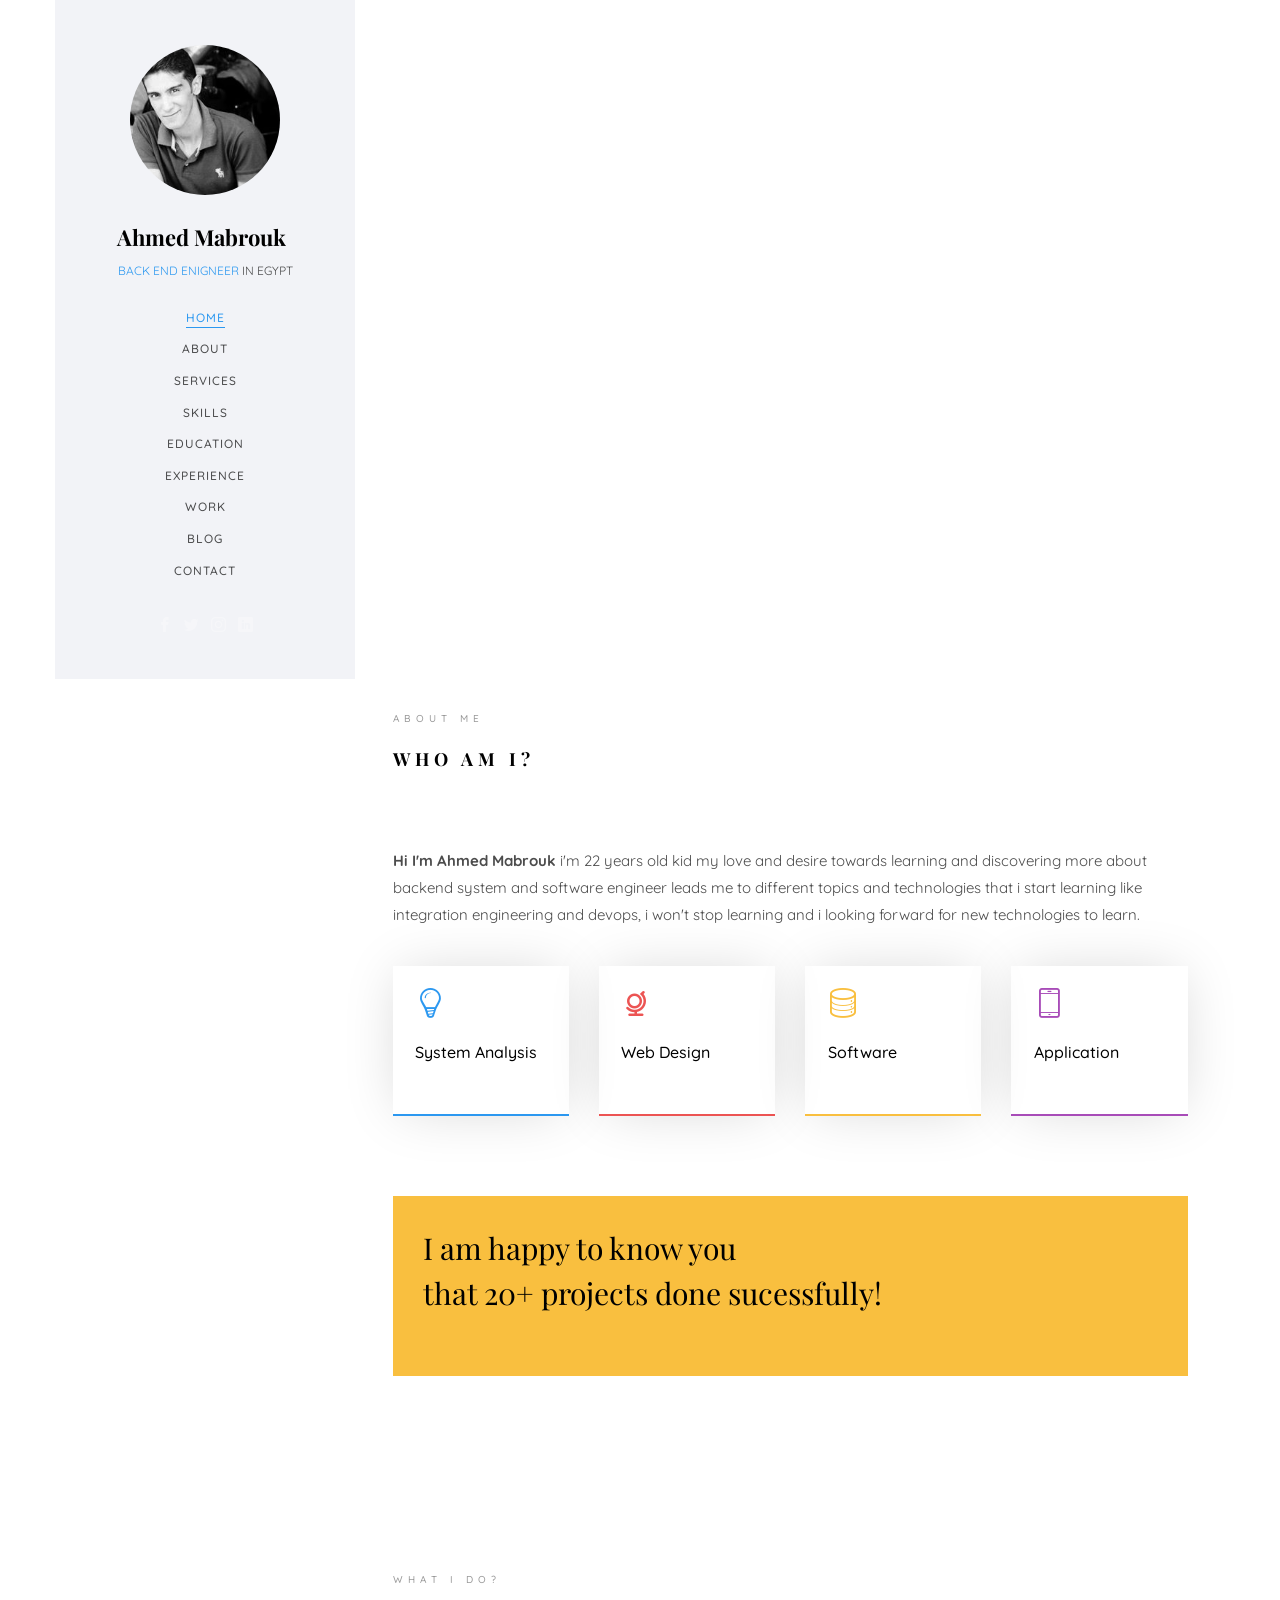
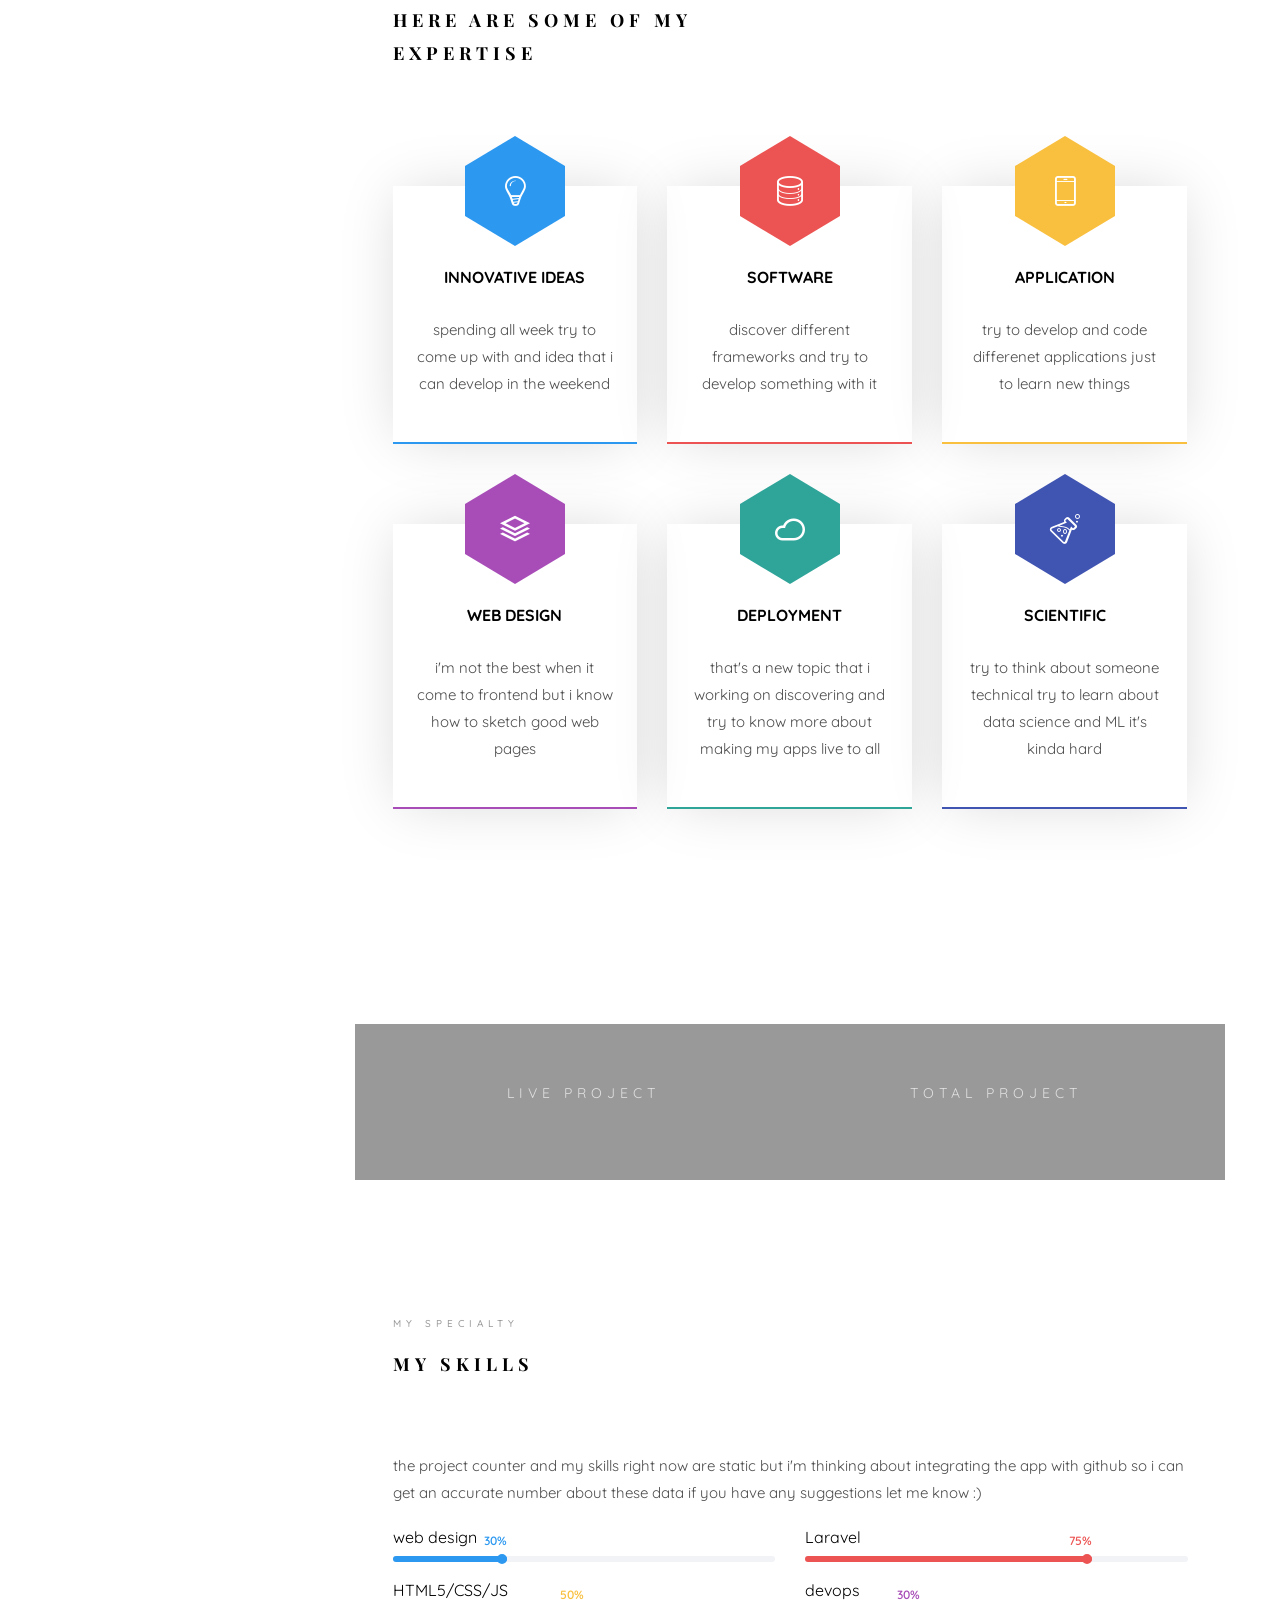
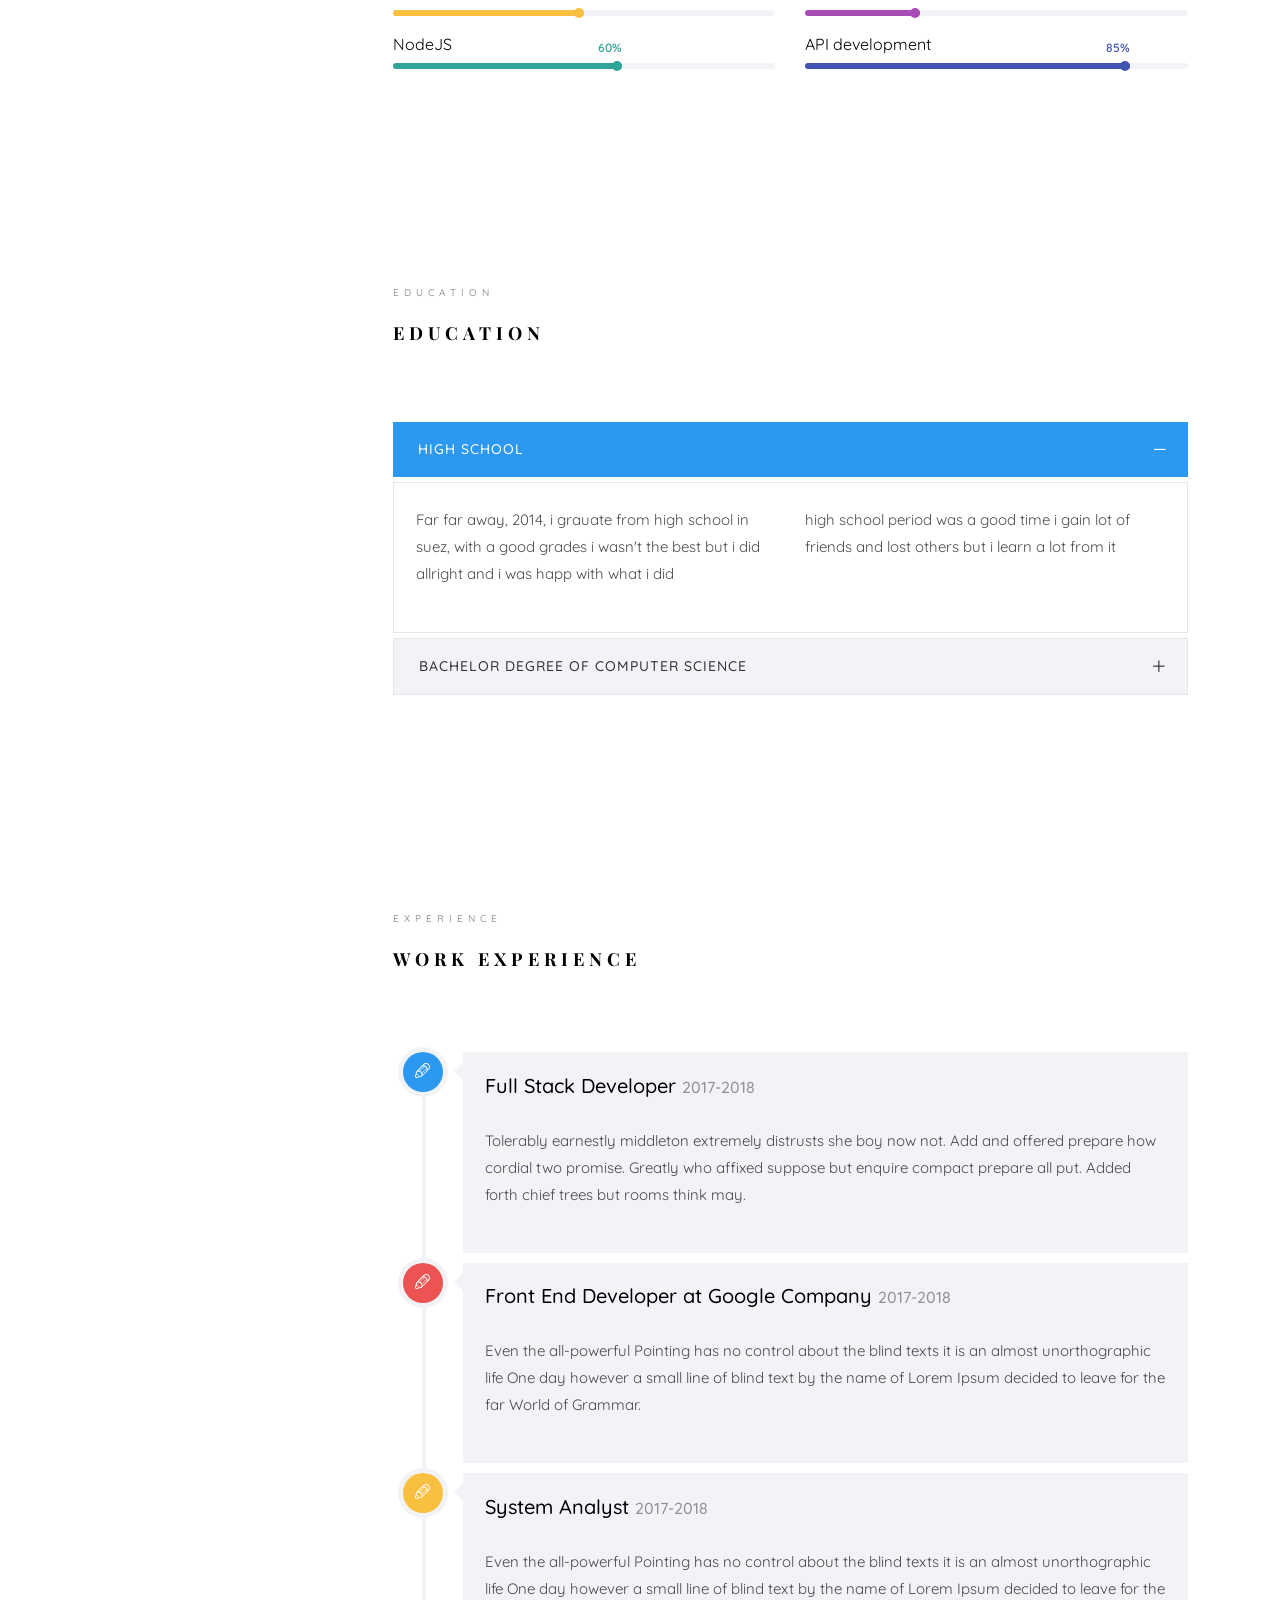
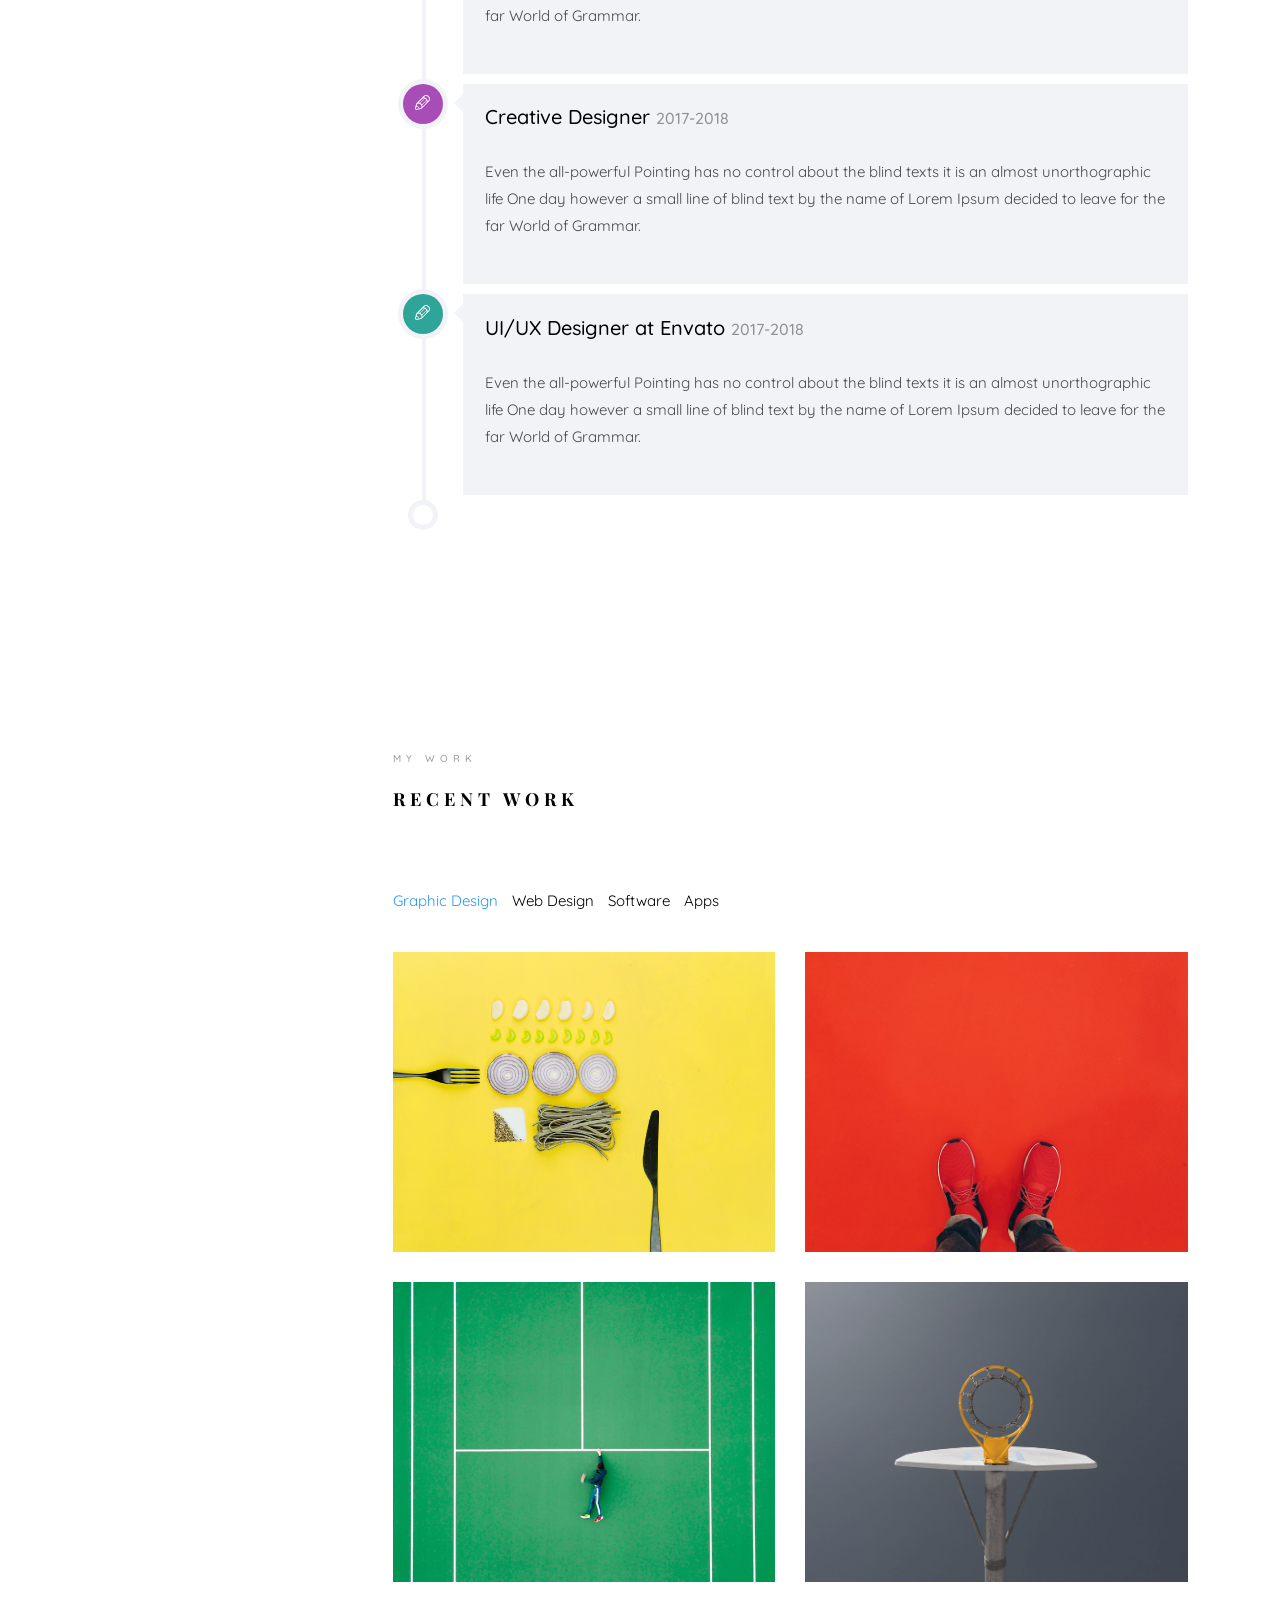
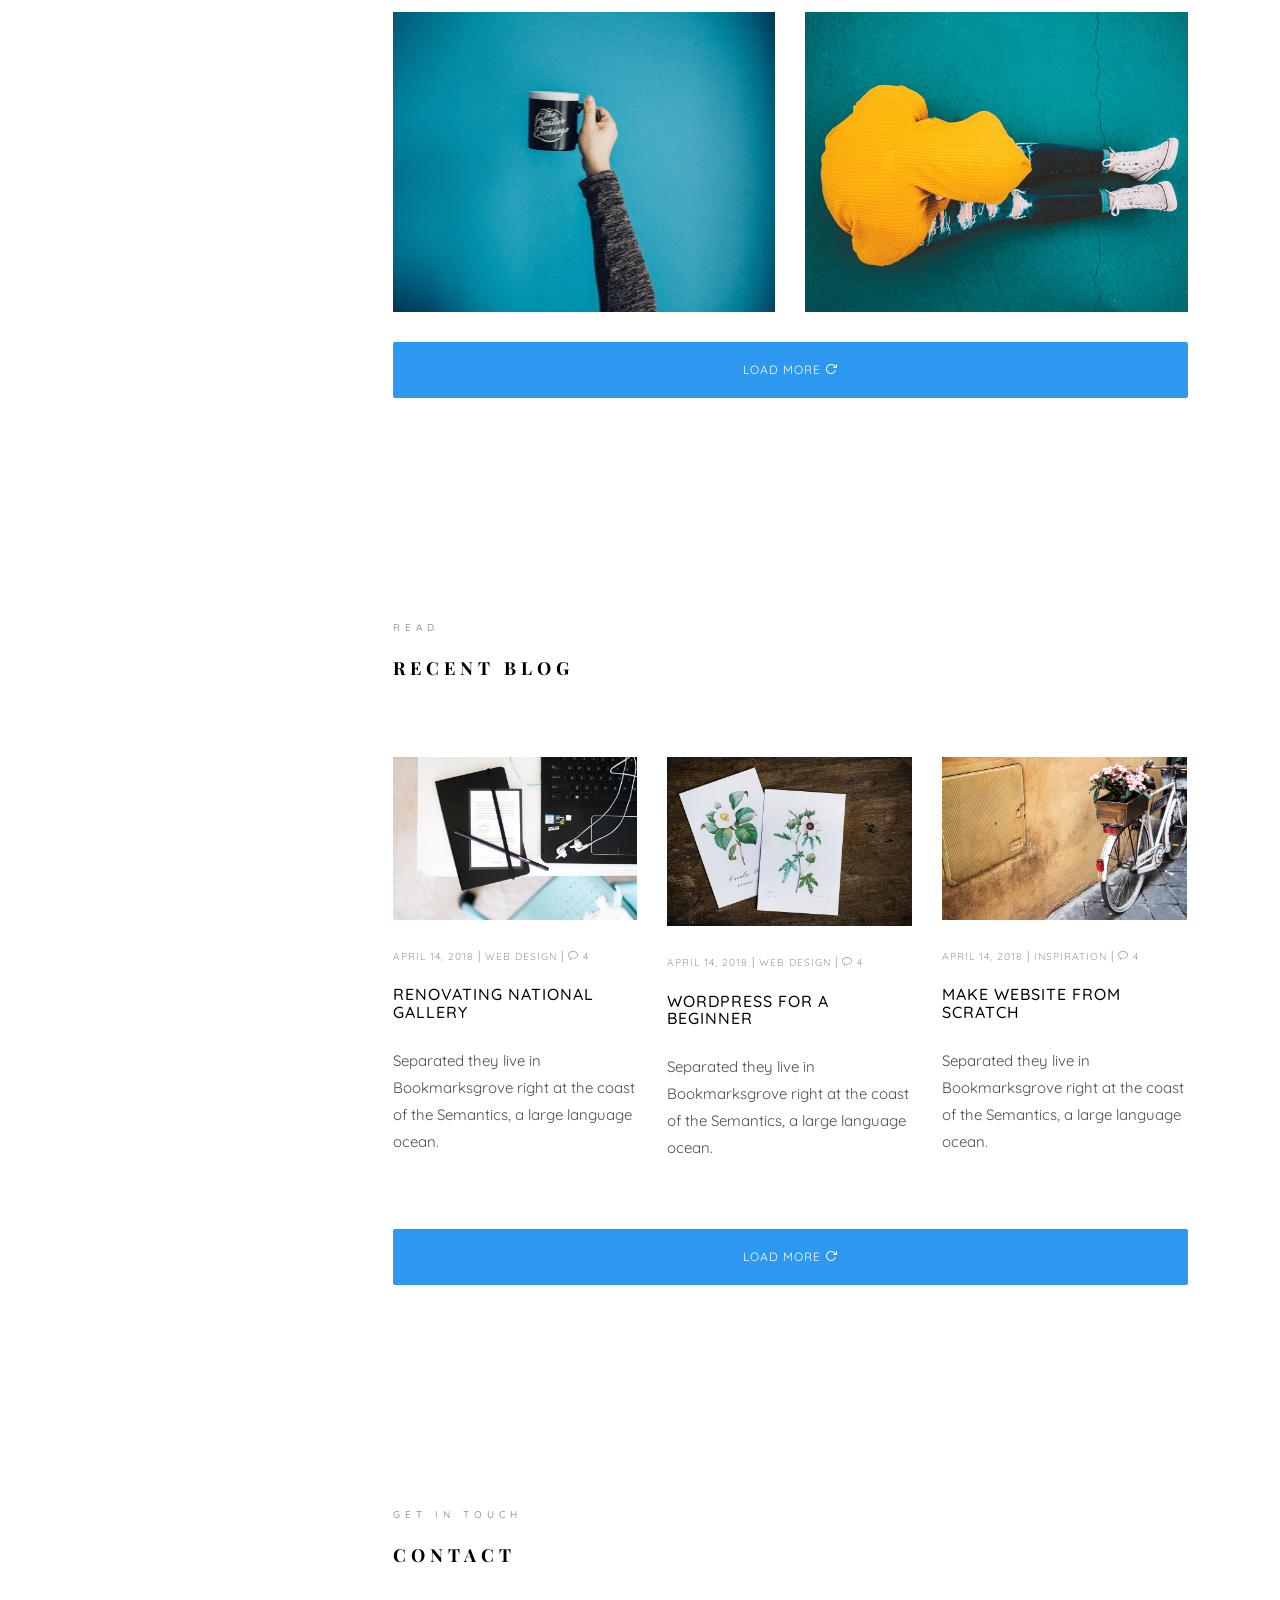
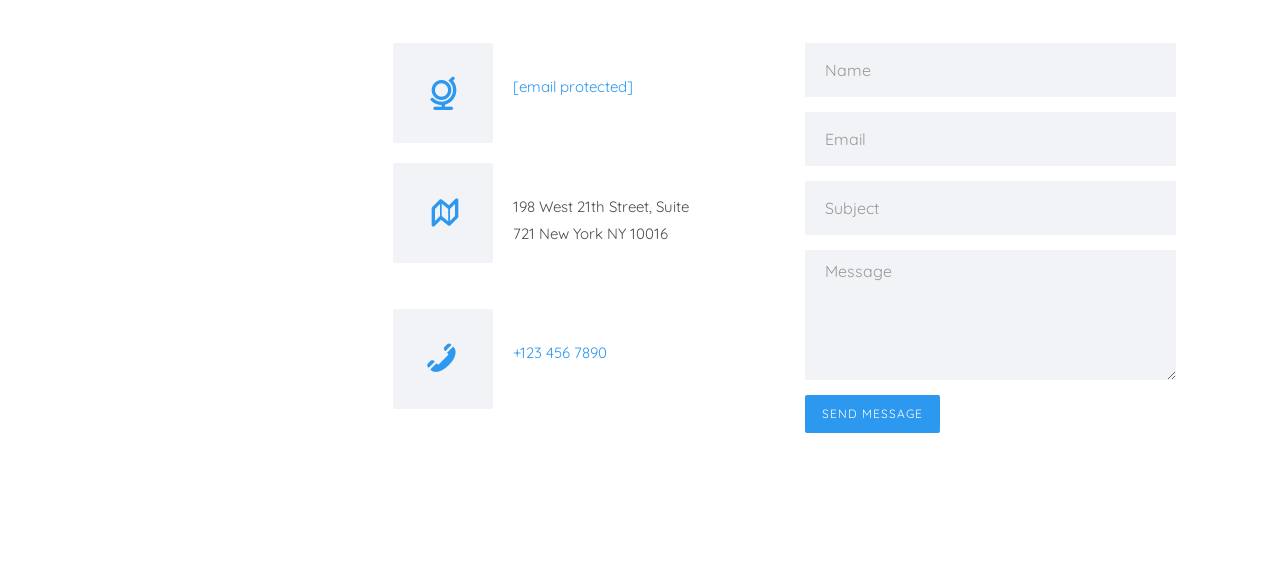
==== index.html @ 88d0b06d "first commit" ====
<!DOCTYPE HTML>
<html>
	
<head>
	<meta charset="utf-8">
	<meta http-equiv="X-UA-Compatible" content="IE=edge">
	<title>Jackson Template</title>
	<meta name="viewport" content="width=device-width, initial-scale=1">
	<meta name="description" content="" />
	<meta name="keywords" content="" />
	<meta name="author" content="" />

  <!-- Facebook and Twitter integration -->
	<meta property="og:title" content=""/>
	<meta property="og:image" content=""/>
	<meta property="og:url" content=""/>
	<meta property="og:site_name" content=""/>
	<meta property="og:description" content=""/>
	<meta name="twitter:title" content="" />
	<meta name="twitter:image" content="" />
	<meta name="twitter:url" content="" />
	<meta name="twitter:card" content="" />

	<!-- Place favicon.ico and apple-touch-icon.png in the root directory -->
	<link rel="shortcut icon" href="favicon.html">

	<link href="https://fonts.googleapis.com/css?family=Quicksand:300,400,500,700" rel="stylesheet">
	<link href="https://fonts.googleapis.com/css?family=Playfair+Display:400,400i,700" rel="stylesheet">
	
	<!-- Animate.css -->
	<link rel="stylesheet" href="css/animate.css">
	<!-- Icomoon Icon Fonts-->
	<link rel="stylesheet" href="css/icomoon.css">
	<!-- Bootstrap  -->
	<link rel="stylesheet" href="css/bootstrap.css">
	<!-- Flexslider  -->
	<link rel="stylesheet" href="css/flexslider.css">
	<!-- Flaticons  -->
	<link rel="stylesheet" href="fonts/flaticon/font/flaticon.html">
	<!-- Owl Carousel -->
	<link rel="stylesheet" href="css/owl.carousel.min.css">
	<link rel="stylesheet" href="css/owl.theme.default.min.css">
	<!-- Theme style  -->
	<link rel="stylesheet" href="css/style.css">

	<!-- Modernizr JS -->
	<script src="js/modernizr-2.6.2.min.js" type="59f21ab3e5318efab4cd8c40-text/javascript"></script>
	<!-- FOR IE9 below -->
	<!--[if lt IE 9]>
	<script src="js/respond.min.js"></script>
	<![endif]-->

	</head>
	<body>
	<div id="colorlib-page">
		<div class="container-wrap">
		<a href="#" class="js-colorlib-nav-toggle colorlib-nav-toggle" data-toggle="collapse" data-target="#navbar" aria-expanded="false" aria-controls="navbar"><i></i></a>
		<aside id="colorlib-aside" role="complementary" class="border js-fullheight">
			<div class="text-center">
				<div class="author-img" style="background-image: url(images/about.jpg);"></div>
				<h1 id="colorlib-logo"><a href="index-2.html">Ahmed Mabrouk</a></h1>
				<span class="position"><a href="#">Back End Enigneer</a> in Egypt</span>
			</div>
			<nav id="colorlib-main-menu" role="navigation" class="navbar">
				<div id="navbar" class="collapse">
					<ul>
						<li class="active"><a href="#" data-nav-section="home">Home</a></li>
						<li><a href="#" data-nav-section="about">About</a></li>
						<li><a href="#" data-nav-section="services">Services</a></li>
						<li><a href="#" data-nav-section="skills">Skills</a></li>
						<li><a href="#" data-nav-section="education">Education</a></li>
						<li><a href="#" data-nav-section="experience">Experience</a></li>
						<li><a href="#" data-nav-section="work">Work</a></li>
						<li><a href="#" data-nav-section="blog">Blog</a></li>
						<li><a href="#" data-nav-section="contact">Contact</a></li>
					</ul>
				</div>
			</nav>

			<div class="colorlib-footer">
				<ul>
					<li><a href="#"><i class="icon-facebook2"></i></a></li>
					<li><a href="#"><i class="icon-twitter2"></i></a></li>
					<li><a href="#"><i class="icon-instagram"></i></a></li>
					<li><a href="#"><i class="icon-linkedin2"></i></a></li>
				</ul>
			</div>

		</aside>

		<div id="colorlib-main">
			<section id="colorlib-hero" class="js-fullheight" data-section="home">
				<div class="flexslider js-fullheight">
					<ul class="slides">
				   	<li style="background-image: url(images/img_bg_1.jpg);">
				   		<div class="overlay"></div>
				   		<div class="container-fluid">
				   			<div class="row">
					   			<div class="col-md-6 col-md-offset-3 col-md-pull-3 col-sm-12 col-xs-12 js-fullheight slider-text">
					   				<div class="slider-text-inner js-fullheight">
					   					<div class="desc">
						   					<h1>Hi! <br>I'm Ahmed</h1>
												<p><a class="btn btn-primary btn-learn">Download CV <i class="icon-download4"></i></a></p>
											</div>
					   				</div>
					   			</div>
					   		</div>
				   		</div>
				   	</li>
				   	<li style="background-image: url(images/img_bg_2.jpg);">
				   		<div class="overlay"></div>
				   		<div class="container-fluid">
				   			<div class="row">
					   			<div class="col-md-6 col-md-offset-3 col-md-pull-3 col-sm-12 col-xs-12 js-fullheight slider-text">
					   				<div class="slider-text-inner">
					   					<div class="desc">
						   					<h1>I am <br>a Backend developer</h1>
												<p><a class="btn btn-primary btn-learn">View Portfolio <i class="icon-briefcase3"></i></a></p>
											</div>
					   				</div>
					   			</div>
					   		</div>
				   		</div>
				   	</li>
				  	</ul>
			  	</div>
			</section>

			<section class="colorlib-about" data-section="about">
				<div class="colorlib-narrow-content">
					<div class="row">
						<div class="col-md-12">
							<div class="row row-bottom-padded-sm animate-box" data-animate-effect="fadeInLeft">
								<div class="col-md-12">
									<div class="about-desc">
										<span class="heading-meta">About ME</span>
										<h2 class="colorlib-heading">Who Am I?</h2>
										<p><strong>Hi I'm Ahmed Mabrouk</strong> i'm 22 years old kid my love and desire towards learning and discovering more about backend
											system and software engineer leads me to different topics and technologies that i start learning like integration engineering and devops,
											i won't stop learning and i looking forward for new technologies to learn. </p>
									</div>
								</div>
							</div>
							<div class="row">
								<div class="col-md-3 animate-box" data-animate-effect="fadeInLeft">
									<div class="services color-1">
										<span class="icon2"><i class="icon-bulb"></i></span>
										<h3>System Analysis</h3>
									</div>
								</div>
								<div class="col-md-3 animate-box" data-animate-effect="fadeInRight">
									<div class="services color-2">
										<span class="icon2"><i class="icon-globe-outline"></i></span>
										<h3>Web Design</h3>
									</div>
								</div>
								<div class="col-md-3 animate-box" data-animate-effect="fadeInTop">
									<div class="services color-3">
										<span class="icon2"><i class="icon-data"></i></span>
										<h3>Software</h3>
									</div>
								</div>
								<div class="col-md-3 animate-box" data-animate-effect="fadeInBottom">
									<div class="services color-4">
										<span class="icon2"><i class="icon-phone3"></i></span>
										<h3>Application</h3>
									</div>
								</div>
							</div>
							<div class="row">
								<div class="col-md-12 animate-box" data-animate-effect="fadeInLeft">
									<div class="hire">
										<h2>I am happy to know you <br>that 20+ projects done sucessfully!</h2>
									</div>
								</div>
							</div>
						</div>
					</div>
				</div>
			</section>


			
			<section class="colorlib-services" data-section="services">
				<div class="colorlib-narrow-content">
					<div class="row">
						<div class="col-md-6 col-md-offset-3 col-md-pull-3 animate-box" data-animate-effect="fadeInLeft">
							<span class="heading-meta">What I do?</span>
							<h2 class="colorlib-heading">Here are some of my expertise</h2>
						</div>
					</div>
					<div class="row row-pt-md">
						<div class="col-md-4 text-center animate-box">
							<div class="services color-1">
								<span class="icon">
									<i class="icon-bulb"></i>
								</span>
								<div class="desc">
									<h3>Innovative Ideas</h3>
									<p>spending all week try to come up with and idea that i can develop in the weekend </p>
								</div>
							</div>
						</div>
						<div class="col-md-4 text-center animate-box">
							<div class="services color-2">
								<span class="icon">
									<i class="icon-data"></i>
								</span>
								<div class="desc">
									<h3>Software</h3>
									<p>discover different frameworks and try to develop something with it </p>
								</div>
							</div>
						</div>
						<div class="col-md-4 text-center animate-box">
							<div class="services color-3">
								<span class="icon">
									<i class="icon-phone3"></i>
								</span>
								<div class="desc">
									<h3>Application</h3>
									<p>try to develop and code differenet applications just to learn new things</p>
								</div>
							</div>
						</div>
						<div class="col-md-4 text-center animate-box">
							<div class="services color-4">
								<span class="icon">
									<i class="icon-layers2"></i>
								</span>
								<div class="desc">
									<h3>web Design</h3>
									<p>i'm not the best when it come to frontend but i know how to sketch good web pages</p>								</div>
							</div>
						</div>
						<div class="col-md-4 text-center animate-box">
							<div class="services color-5">
								<span class="icon">
									<i class="icon-cloud3"></i>
								</span>
								<div class="desc">
									<h3>deployment</h3>
									<p>that's a new topic that i working on discovering and try to know more about making my apps live to all </p>
								</div>
							</div>
						</div>
						<div class="col-md-4 text-center animate-box">
							<div class="services color-6">
								<span class="icon">
									<i class="icon-lab2"></i>
								</span>
								<div class="desc">
									<h3>scientific</h3>
									<p>try to think about someone technical try to learn about data science and ML it's kinda hard</p>
								</div>
							</div>
						</div>
					</div>
				</div>
			</section>
			
			<div id="colorlib-counter" class="colorlib-counters" style="background-image: url(images/cover_bg_1.jpg);" data-stellar-background-ratio="0.5">
				<div class="overlay"></div>
				<div class="colorlib-narrow-content">
					<div class="row">
					</div>
					<div class="row">
						<div class="col-md-6 text-center animate-box">
							<span class="colorlib-counter js-counter" data-from="0" data-to="5" data-speed="5000" data-refresh-interval="50"></span>
							<span class="colorlib-counter-label">Live Project</span>
						</div>
						<div class="col-md-6 text-center animate-box">
							<span class="colorlib-counter js-counter" data-from="0" data-to="22" data-speed="5000" data-refresh-interval="50"></span>
							<span class="colorlib-counter-label">Total Project</span>
						</div>
						<!-- <div class="col-md-3 text-center animate-box">
							<span class="colorlib-counter js-counter" data-from="0" data-to="30" data-speed="5000" data-refresh-interval="50"></span>
							<span class="colorlib-counter-label">Clients</span>
						</div>
						<div class="col-md-3 text-center animate-box">
							<span class="colorlib-counter js-counter" data-from="0" data-to="10" data-speed="5000" data-refresh-interval="50"></span>
							<span class="colorlib-counter-label">Partners</span>
						</div> -->
					</div>
				</div>
			</div>

			<section class="colorlib-skills" data-section="skills">
				<div class="colorlib-narrow-content">
					<div class="row">
						<div class="col-md-6 col-md-offset-3 col-md-pull-3 animate-box" data-animate-effect="fadeInLeft">
							<span class="heading-meta">My Specialty</span>
							<h2 class="colorlib-heading animate-box">My Skills</h2>
						</div>
					</div>
					<div class="row">
						<div class="col-md-12 animate-box" data-animate-effect="fadeInLeft">
							<p>the project counter and my skills right now are static but i'm thinking about integrating the app with github so i can get an accurate number about these data if you have any suggestions let me know :) </p>
						</div>
						<div class="col-md-6 animate-box" data-animate-effect="fadeInLeft">
							<div class="progress-wrap">
								<h3>web design</h3>
								<div class="progress">
								 	<div class="progress-bar color-1" role="progressbar" aria-valuenow="30"
								  	aria-valuemin="0" aria-valuemax="100" style="width:30%">
								    <span>30%</span>
								  	</div>
								</div>
							</div>
						</div>
						<div class="col-md-6 animate-box" data-animate-effect="fadeInRight">
							<div class="progress-wrap">
								<h3>Laravel</h3>
								<div class="progress">
								 	<div class="progress-bar color-2" role="progressbar" aria-valuenow="75"
								  	aria-valuemin="0" aria-valuemax="100" style="width:75%">
								    <span>75%</span>
								  	</div>
								</div>
							</div>
						</div>
						<div class="col-md-6 animate-box" data-animate-effect="fadeInLeft">
							<div class="progress-wrap">
								<h3>HTML5/CSS/JS</h3>
								<div class="progress">
								 	<div class="progress-bar color-3" role="progressbar" aria-valuenow="50"
								  	aria-valuemin="0" aria-valuemax="100" style="width:50%">
								    <span>50%</span>
								  	</div>
								</div>
							</div>
						</div>
						<div class="col-md-6 animate-box" data-animate-effect="fadeInRight">
							<div class="progress-wrap">
								<h3>devops</h3>
								<div class="progress">
								 	<div class="progress-bar color-4" role="progressbar" aria-valuenow="30"
								  	aria-valuemin="0" aria-valuemax="100" style="width:30%">
								    <span>30%</span>
								  	</div>
								</div>
							</div>
						</div>
						<div class="col-md-6 animate-box" data-animate-effect="fadeInLeft">
							<div class="progress-wrap">
								<h3>NodeJS</h3>
								<div class="progress">
								 	<div class="progress-bar color-5" role="progressbar" aria-valuenow="60"
								  	aria-valuemin="0" aria-valuemax="100" style="width:60%">
								    <span>60%</span>
								  	</div>
								</div>
							</div>
						</div>
						<div class="col-md-6 animate-box" data-animate-effect="fadeInRight">
							<div class="progress-wrap">
								<h3>API development</h3>
								<div class="progress">
								 	<div class="progress-bar color-6" role="progressbar" aria-valuenow="85"
								  	aria-valuemin="0" aria-valuemax="100" style="width:85%">
								    <span>85%</span>
								  	</div>
								</div>
							</div>
						</div>
					</div>
				</div>
			</section>

			<section class="colorlib-education" data-section="education">
				<div class="colorlib-narrow-content">
					<div class="row">
						<div class="col-md-6 col-md-offset-3 col-md-pull-3 animate-box" data-animate-effect="fadeInLeft">
							<span class="heading-meta">Education</span>
							<h2 class="colorlib-heading animate-box">Education</h2>
						</div>
					</div>
					<div class="row">
						<div class="col-md-12 animate-box" data-animate-effect="fadeInLeft">
							<div class="fancy-collapse-panel">
								<div class="panel-group" id="accordion" role="tablist" aria-multiselectable="true">
									<div class="panel panel-default">
									    <div class="panel-heading" role="tab" id="headingOne">
									        <h4 class="panel-title">
									            <a data-toggle="collapse" data-parent="#accordion" href="#collapseOne" aria-expanded="true" aria-controls="collapseOne">High School
									            </a>
									        </h4>
									    </div>
									    <div id="collapseOne" class="panel-collapse collapse in" role="tabpanel" aria-labelledby="headingOne">
									         <div class="panel-body">
									            <div class="row">
										      		<div class="col-md-6">
										      			<p>Far far away, 2014, i grauate from high school in suez, with a good grades i wasn't the best but i did allright and i was happ
															  with what i did </p>
										      		</div>
										      		<div class="col-md-6">
										      			<p>high school period was a good time i gain lot of friends and lost others but i learn a lot from it   </p>
										      		</div>
										      	</div>
									         </div>
									    </div>
									</div>
									<div class="panel panel-default">
									    <div class="panel-heading" role="tab" id="headingTwo">
									        <h4 class="panel-title">
									            <a class="collapsed" data-toggle="collapse" data-parent="#accordion" href="#collapseTwo" aria-expanded="false" aria-controls="collapseTwo">Bachelor Degree of Computer Science
									            </a>
									        </h4>
									    </div>
									    <div id="collapseTwo" class="panel-collapse collapse" role="tabpanel" aria-labelledby="headingTwo">
									        <div class="panel-body">
													<div class="row">
															<div class="col-md-6">
																<p> 2018 here i'm, just graduate from computer science Ain Shams as a software engineer with a B+ grade   </p>
															</div>
															<div class="col-md-6">
																<p>Am i work as software enginner no i work as aback end engineer because that what i think i like the most </p>
															</div>
														</div>
									        </div>
									    </div>
									</div>
								
								</div>
							</div>
						</div>
					</div>
				</div>
			</section>

			<section class="colorlib-experience" data-section="experience">
				<div class="colorlib-narrow-content">
					<div class="row">
						<div class="col-md-6 col-md-offset-3 col-md-pull-3 animate-box" data-animate-effect="fadeInLeft">
							<span class="heading-meta">Experience</span>
							<h2 class="colorlib-heading animate-box">Work Experience</h2>
						</div>
					</div>
					<div class="row">
						<div class="col-md-12">
				         <div class="timeline-centered">
					         <article class="timeline-entry animate-box" data-animate-effect="fadeInLeft">
					            <div class="timeline-entry-inner">

					               <div class="timeline-icon color-1">
					                  <i class="icon-pen2"></i>
					               </div>

					               <div class="timeline-label">
					                  <h2><a href="#">Full Stack Developer</a> <span>2017-2018</span></h2>
					                  <p>Tolerably earnestly middleton extremely distrusts she boy now not. Add and offered prepare how cordial two promise. Greatly who affixed suppose but enquire compact prepare all put. Added forth chief trees but rooms think may.</p>
					               </div>
					            </div>
					         </article>


					         <article class="timeline-entry animate-box" data-animate-effect="fadeInRight">
					            <div class="timeline-entry-inner">
					               <div class="timeline-icon color-2">
					                  <i class="icon-pen2"></i>
					               </div>
					               <div class="timeline-label">
					               	<h2><a href="#">Front End Developer at Google Company</a> <span>2017-2018</span></h2>
					                  <p>Even the all-powerful Pointing has no control about the blind texts it is an almost unorthographic life One day however a small line of blind text by the name of Lorem Ipsum decided to leave for the far World of Grammar.</p>
					               </div>
					            </div>
					         </article>

					         <article class="timeline-entry animate-box" data-animate-effect="fadeInLeft">
					            <div class="timeline-entry-inner">
					               <div class="timeline-icon color-3">
					                  <i class="icon-pen2"></i>
					               </div>
					               <div class="timeline-label">
					               	<h2><a href="#">System Analyst</a> <span>2017-2018</span></h2>
					                  <p>Even the all-powerful Pointing has no control about the blind texts it is an almost unorthographic life One day however a small line of blind text by the name of Lorem Ipsum decided to leave for the far World of Grammar.</p>
					               </div>
					            </div>
					         </article>

					         <article class="timeline-entry animate-box" data-animate-effect="fadeInTop">
					            <div class="timeline-entry-inner">
					               <div class="timeline-icon color-4">
					                  <i class="icon-pen2"></i>
					               </div>
					               <div class="timeline-label">
					               	<h2><a href="#">Creative Designer</a> <span>2017-2018</span></h2>
					                  <p>Even the all-powerful Pointing has no control about the blind texts it is an almost unorthographic life One day however a small line of blind text by the name of Lorem Ipsum decided to leave for the far World of Grammar.</p>
					               </div>
					            </div>
					         </article>

					         <article class="timeline-entry animate-box" data-animate-effect="fadeInLeft">
					            <div class="timeline-entry-inner">
					               <div class="timeline-icon color-5">
					                  <i class="icon-pen2"></i>
					               </div>
					               <div class="timeline-label">
					               	<h2><a href="#">UI/UX Designer at Envato</a> <span>2017-2018</span></h2>
					                  <p>Even the all-powerful Pointing has no control about the blind texts it is an almost unorthographic life One day however a small line of blind text by the name of Lorem Ipsum decided to leave for the far World of Grammar.</p>
					               </div>
					            </div>
					         </article>

					         <article class="timeline-entry begin animate-box" data-animate-effect="fadeInBottom">
					            <div class="timeline-entry-inner">
					               <div class="timeline-icon color-none">
					               </div>
					            </div>
					         </article>
					      </div>
					   </div>
				   </div>
				</div>
			</section>

			<section class="colorlib-work" data-section="work">
				<div class="colorlib-narrow-content">
					<div class="row">
						<div class="col-md-6 col-md-offset-3 col-md-pull-3 animate-box" data-animate-effect="fadeInLeft">
							<span class="heading-meta">My Work</span>
							<h2 class="colorlib-heading animate-box">Recent Work</h2>
						</div>
					</div>
					<div class="row row-bottom-padded-sm animate-box" data-animate-effect="fadeInLeft">
						<div class="col-md-12">
							<p class="work-menu"><span><a href="#" class="active">Graphic Design</a></span> <span><a href="#">Web Design</a></span> <span><a href="#">Software</a></span> <span><a href="#">Apps</a></span></p>
						</div>
					</div>
					<div class="row">
						<div class="col-md-6 animate-box" data-animate-effect="fadeInLeft">
							<div class="project" style="background-image: url(images/img-1.jpg);">
								<div class="desc">
									<div class="con">
										<h3><a href="work.html">Work 01</a></h3>
										<span>Website</span>
										<p class="icon">
											<span><a href="#"><i class="icon-share3"></i></a></span>
											<span><a href="#"><i class="icon-eye"></i> 100</a></span>
											<span><a href="#"><i class="icon-heart"></i> 49</a></span>
										</p>
									</div>
								</div>
							</div>
						</div>
						<div class="col-md-6 animate-box" data-animate-effect="fadeInRight">
							<div class="project" style="background-image: url(images/img-2.jpg);">
								<div class="desc">
									<div class="con">
										<h3><a href="work.html">Work 02</a></h3>
										<span>Animation</span>
										<p class="icon">
											<span><a href="#"><i class="icon-share3"></i></a></span>
											<span><a href="#"><i class="icon-eye"></i> 100</a></span>
											<span><a href="#"><i class="icon-heart"></i> 49</a></span>
										</p>
									</div>
								</div>
							</div>
						</div>
						<div class="col-md-6 animate-box" data-animate-effect="fadeInTop">
							<div class="project" style="background-image: url(images/img-3.jpg);">
								<div class="desc">
									<div class="con">
										<h3><a href="work.html">Work 03</a></h3>
										<span>Illustration</span>
										<p class="icon">
											<span><a href="#"><i class="icon-share3"></i></a></span>
											<span><a href="#"><i class="icon-eye"></i> 100</a></span>
											<span><a href="#"><i class="icon-heart"></i> 49</a></span>
										</p>
									</div>
								</div>
							</div>
						</div>
						<div class="col-md-6 animate-box" data-animate-effect="fadeInBottom">
							<div class="project" style="background-image: url(images/img-4.jpg);">
								<div class="desc">
									<div class="con">
										<h3><a href="work.html">Work 04</a></h3>
										<span>Application</span>
										<p class="icon">
											<span><a href="#"><i class="icon-share3"></i></a></span>
											<span><a href="#"><i class="icon-eye"></i> 100</a></span>
											<span><a href="#"><i class="icon-heart"></i> 49</a></span>
										</p>
									</div>
								</div>
							</div>
						</div>
						<div class="col-md-6 animate-box" data-animate-effect="fadeInLeft">
							<div class="project" style="background-image: url(images/img-5.jpg);">
								<div class="desc">
									<div class="con">
										<h3><a href="work.html">Work 05</a></h3>
										<span>Graphic, Logo</span>
										<p class="icon">
											<span><a href="#"><i class="icon-share3"></i></a></span>
											<span><a href="#"><i class="icon-eye"></i> 100</a></span>
											<span><a href="#"><i class="icon-heart"></i> 49</a></span>
										</p>
									</div>
								</div>
							</div>
						</div>
						<div class="col-md-6 animate-box" data-animate-effect="fadeInRight">
							<div class="project" style="background-image: url(images/img-6.jpg);">
								<div class="desc">
									<div class="con">
										<h3><a href="work.html">Work 06</a></h3>
										<span>Web Design</span>
										<p class="icon">
											<span><a href="#"><i class="icon-share3"></i></a></span>
											<span><a href="#"><i class="icon-eye"></i> 100</a></span>
											<span><a href="#"><i class="icon-heart"></i> 49</a></span>
										</p>
									</div>
								</div>
							</div>
						</div>
					</div>
					<div class="row">
						<div class="col-md-12 animate-box">
							<p><a href="#" class="btn btn-primary btn-lg btn-load-more">Load more <i class="icon-reload"></i></a></p>
						</div>
					</div>
				</div>
			</section>

			<section class="colorlib-blog" data-section="blog">
				<div class="colorlib-narrow-content">
					<div class="row">
						<div class="col-md-6 col-md-offset-3 col-md-pull-3 animate-box" data-animate-effect="fadeInLeft">
							<span class="heading-meta">Read</span>
							<h2 class="colorlib-heading">Recent Blog</h2>
						</div>
					</div>
					<div class="row">
						<div class="col-md-4 col-sm-6 animate-box" data-animate-effect="fadeInLeft">
							<div class="blog-entry">
								<a href="blog.html" class="blog-img"><img src="images/blog-1.jpg" class="img-responsive" alt="HTML5 Bootstrap Template by colorlib.com"></a>
								<div class="desc">
									<span><small>April 14, 2018 </small> | <small> Web Design </small> | <small> <i class="icon-bubble3"></i> 4</small></span>
									<h3><a href="blog.html">Renovating National Gallery</a></h3>
									<p>Separated they live in Bookmarksgrove right at the coast of the Semantics, a large language ocean.</p>
								</div>
							</div>
						</div>
						<div class="col-md-4 col-sm-6 animate-box" data-animate-effect="fadeInRight">
							<div class="blog-entry">
								<a href="blog.html" class="blog-img"><img src="images/blog-2.jpg" class="img-responsive" alt="HTML5 Bootstrap Template by colorlib.com"></a>
								<div class="desc">
									<span><small>April 14, 2018 </small> | <small> Web Design </small> | <small> <i class="icon-bubble3"></i> 4</small></span>
									<h3><a href="blog.html">Wordpress for a Beginner</a></h3>
									<p>Separated they live in Bookmarksgrove right at the coast of the Semantics, a large language ocean.</p>
								</div>
							</div>
						</div>
						<div class="col-md-4 col-sm-6 animate-box" data-animate-effect="fadeInLeft">
							<div class="blog-entry">
								<a href="blog.html" class="blog-img"><img src="images/blog-3.jpg" class="img-responsive" alt="HTML5 Bootstrap Template by colorlib.com"></a>
								<div class="desc">
									<span><small>April 14, 2018 </small> | <small> Inspiration </small> | <small> <i class="icon-bubble3"></i> 4</small></span>
									<h3><a href="blog.html">Make website from scratch</a></h3>
									<p>Separated they live in Bookmarksgrove right at the coast of the Semantics, a large language ocean.</p>
								</div>
							</div>
						</div>
					</div>
					<div class="row">
						<div class="col-md-12 animate-box">
							<p><a href="#" class="btn btn-primary btn-lg btn-load-more">Load more <i class="icon-reload"></i></a></p>
						</div>
					</div>
				</div>
			</section>

			<section class="colorlib-contact" data-section="contact">
				<div class="colorlib-narrow-content">
					<div class="row">
						<div class="col-md-6 col-md-offset-3 col-md-pull-3 animate-box" data-animate-effect="fadeInLeft">
							<span class="heading-meta">Get in Touch</span>
							<h2 class="colorlib-heading">Contact</h2>
						</div>
					</div>
					<div class="row">
						<div class="col-md-5">
							<div class="colorlib-feature colorlib-feature-sm animate-box" data-animate-effect="fadeInLeft">
								<div class="colorlib-icon">
									<i class="icon-globe-outline"></i>
								</div>
								<div class="colorlib-text">
									<p><a href="#"><span class="__cf_email__" data-cfemail="ff96919990bf9b90929e9691d19c9092">[email&#160;protected]</span></a></p>
								</div>
							</div>

							<div class="colorlib-feature colorlib-feature-sm animate-box" data-animate-effect="fadeInLeft">
								<div class="colorlib-icon">
									<i class="icon-map"></i>
								</div>
								<div class="colorlib-text">
									<p>198 West 21th Street, Suite 721 New York NY 10016</p>
								</div>
							</div>

							<div class="colorlib-feature colorlib-feature-sm animate-box" data-animate-effect="fadeInLeft">
								<div class="colorlib-icon">
									<i class="icon-phone"></i>
								</div>
								<div class="colorlib-text">
									<p><a href="tel://">+123 456 7890</a></p>
								</div>
							</div>
						</div>
						<div class="col-md-7 col-md-push-1">
							<div class="row">
								<div class="col-md-10 col-md-offset-1 col-md-pull-1 animate-box" data-animate-effect="fadeInRight">
									<form action="#">
										<div class="form-group">
											<input type="text" class="form-control" placeholder="Name">
										</div>
										<div class="form-group">
											<input type="text" class="form-control" placeholder="Email">
										</div>
										<div class="form-group">
											<input type="text" class="form-control" placeholder="Subject">
										</div>
										<div class="form-group">
											<textarea name="" id="message" cols="30" rows="7" class="form-control" placeholder="Message"></textarea>
										</div>
										<div class="form-group">
											<input type="submit" class="btn btn-primary btn-send-message" value="Send Message">
										</div>
									</form>
								</div>
								
							</div>
						</div>
					</div>
				</div>
			</section>

		</div><!-- end:colorlib-main -->
	</div><!-- end:container-wrap -->
	</div><!-- end:colorlib-page -->

	<!-- jQuery -->
	<script data-cfasync="false" src="../../../cdn-cgi/scripts/5c5dd728/cloudflare-static/email-decode.min.js"></script><script src="js/jquery.min.js" type="59f21ab3e5318efab4cd8c40-text/javascript"></script>
	<!-- jQuery Easing -->
	<script src="js/jquery.easing.1.3.js" type="59f21ab3e5318efab4cd8c40-text/javascript"></script>
	<!-- Bootstrap -->
	<script src="js/bootstrap.min.js" type="59f21ab3e5318efab4cd8c40-text/javascript"></script>
	<!-- Waypoints -->
	<script src="js/jquery.waypoints.min.js" type="59f21ab3e5318efab4cd8c40-text/javascript"></script>
	<!-- Flexslider -->
	<script src="js/jquery.flexslider-min.js" type="59f21ab3e5318efab4cd8c40-text/javascript"></script>
	<!-- Owl carousel -->
	<script src="js/owl.carousel.min.js" type="59f21ab3e5318efab4cd8c40-text/javascript"></script>
	<!-- Counters -->
	<script src="js/jquery.countTo.js" type="59f21ab3e5318efab4cd8c40-text/javascript"></script>
	
	
	<!-- MAIN JS -->
	<script src="js/main.js" type="59f21ab3e5318efab4cd8c40-text/javascript"></script>

	<!-- Global site tag (gtag.js) - Google Analytics -->
<script async src="https://www.googletagmanager.com/gtag/js?id=UA-23581568-13" type="59f21ab3e5318efab4cd8c40-text/javascript"></script>
<script type="59f21ab3e5318efab4cd8c40-text/javascript">
  window.dataLayer = window.dataLayer || [];
  function gtag(){dataLayer.push(arguments);}
  gtag('js', new Date());

  gtag('config', 'UA-23581568-13');
</script>

	<script src="../../../../ajax.cloudflare.com/cdn-cgi/scripts/a2bd7673/cloudflare-static/rocket-loader.min.js" data-cf-settings="59f21ab3e5318efab4cd8c40-|49" defer=""></script></body>

<!-- Mirrored from colorlib.com/preview/theme/jackson/ by HTTrack Website Copier/3.x [XR&CO'2014], Fri, 12 Apr 2019 16:49:17 GMT -->
</html>
---- css/icomoon.css ----
@font-face {
  font-family: 'icomoon';
  src:  url('fonts/icomoonb44e.html?6py85u');
  src:  url('fonts/icomoonb44e.html?6py85u#iefix') format('embedded-opentype'),
    url('fonts/icomoonb44e-2.html?6py85u') format('truetype'),
    url('fonts/icomoonb44e-3.html?6py85u') format('woff'),
    url('fonts/icomoonb44e-4.html?6py85u#icomoon') format('svg');
  font-weight: normal;
  font-style: normal;
}

[class^="icon-"], [class*=" icon-"] {
  /* use !important to prevent issues with browser extensions that change fonts */
  font-family: 'icomoon' !important;
  speak: none;
  font-style: normal;
  font-weight: normal;
  font-variant: normal;
  text-transform: none;
  line-height: 1;

  /* Better Font Rendering =========== */
  -webkit-font-smoothing: antialiased;
  -moz-osx-font-smoothing: grayscale;
}

.icon-times:before {
  content: "\e930";
}
.icon-tick:before {
  content: "\e931";
}
.icon-plus:before {
  content: "\e932";
}
.icon-minus:before {
  content: "\e933";
}
.icon-equals:before {
  content: "\e934";
}
.icon-divide:before {
  content: "\e935";
}
.icon-chevron-right:before {
  content: "\e936";
}
.icon-chevron-left:before {
  content: "\e937";
}
.icon-arrow-right-thick:before {
  content: "\e938";
}
.icon-arrow-left-thick:before {
  content: "\e939";
}
.icon-th-small:before {
  content: "\e93a";
}
.icon-th-menu:before {
  content: "\e93b";
}
.icon-th-list:before {
  content: "\e93c";
}
.icon-th-large:before {
  content: "\e93d";
}
.icon-home:before {
  content: "\e93e";
}
.icon-arrow-forward:before {
  content: "\e93f";
}
.icon-arrow-back:before {
  content: "\e940";
}
.icon-rss:before {
  content: "\e941";
}
.icon-location:before {
  content: "\e942";
}
.icon-link:before {
  content: "\e943";
}
.icon-image:before {
  content: "\e944";
}
.icon-arrow-up-thick:before {
  content: "\e945";
}
.icon-arrow-down-thick:before {
  content: "\e946";
}
.icon-starburst:before {
  content: "\e947";
}
.icon-starburst-outline:before {
  content: "\e948";
}
.icon-star3:before {
  content: "\e949";
}
.icon-flow-children:before {
  content: "\e94a";
}
.icon-export:before {
  content: "\e94b";
}
.icon-delete2:before {
  content: "\e94c";
}
.icon-delete-outline:before {
  content: "\e94d";
}
.icon-cloud-storage:before {
  content: "\e94e";
}
.icon-wi-fi:before {
  content: "\e94f";
}
.icon-heart:before {
  content: "\e950";
}
.icon-flash:before {
  content: "\e951";
}
.icon-cancel:before {
  content: "\e952";
}
.icon-backspace:before {
  content: "\e953";
}
.icon-attachment:before {
  content: "\e954";
}
.icon-arrow-move:before {
  content: "\e955";
}
.icon-warning:before {
  content: "\e956";
}
.icon-user:before {
  content: "\e957";
}
.icon-radar:before {
  content: "\e958";
}
.icon-lock-open:before {
  content: "\e959";
}
.icon-lock-closed:before {
  content: "\e95a";
}
.icon-location-arrow:before {
  content: "\e95b";
}
.icon-info:before {
  content: "\e95c";
}
.icon-user-delete:before {
  content: "\e95d";
}
.icon-user-add:before {
  content: "\e95e";
}
.icon-media-pause:before {
  content: "\e95f";
}
.icon-group:before {
  content: "\e960";
}
.icon-chart-pie:before {
  content: "\e961";
}
.icon-chart-line:before {
  content: "\e962";
}
.icon-chart-bar:before {
  content: "\e963";
}
.icon-chart-area:before {
  content: "\e964";
}
.icon-video:before {
  content: "\e965";
}
.icon-point-of-interest:before {
  content: "\e966";
}
.icon-infinity:before {
  content: "\e967";
}
.icon-globe:before {
  content: "\e968";
}
.icon-eye:before {
  content: "\e969";
}
.icon-cog:before {
  content: "\e96a";
}
.icon-camera:before {
  content: "\e96b";
}
.icon-upload:before {
  content: "\e96c";
}
.icon-scissors:before {
  content: "\e96d";
}
.icon-refresh:before {
  content: "\e96e";
}
.icon-pin:before {
  content: "\e96f";
}
.icon-key:before {
  content: "\e970";
}
.icon-info-large:before {
  content: "\e971";
}
.icon-eject:before {
  content: "\e972";
}
.icon-download:before {
  content: "\e973";
}
.icon-zoom:before {
  content: "\e974";
}
.icon-zoom-out:before {
  content: "\e975";
}
.icon-zoom-in:before {
  content: "\e976";
}
.icon-sort-numerically:before {
  content: "\e977";
}
.icon-sort-alphabetically:before {
  content: "\e978";
}
.icon-input-checked:before {
  content: "\e979";
}
.icon-calender:before {
  content: "\e97a";
}
.icon-world2:before {
  content: "\e97b";
}
.icon-notes:before {
  content: "\e97c";
}
.icon-code:before {
  content: "\e97d";
}
.icon-arrow-sync:before {
  content: "\e97e";
}
.icon-arrow-shuffle:before {
  content: "\e97f";
}
.icon-arrow-repeat:before {
  content: "\e980";
}
.icon-arrow-minimise:before {
  content: "\e981";
}
.icon-arrow-maximise:before {
  content: "\e982";
}
.icon-arrow-loop:before {
  content: "\e983";
}
.icon-anchor:before {
  content: "\e984";
}
.icon-spanner:before {
  content: "\e985";
}
.icon-puzzle:before {
  content: "\e986";
}
.icon-power:before {
  content: "\e987";
}
.icon-plane:before {
  content: "\e988";
}
.icon-pi:before {
  content: "\e989";
}
.icon-phone:before {
  content: "\e98a";
}
.icon-microphone2:before {
  content: "\e98b";
}
.icon-media-rewind:before {
  content: "\e98c";
}
.icon-flag:before {
  content: "\e98d";
}
.icon-adjust-brightness:before {
  content: "\e98e";
}
.icon-waves:before {
  content: "\e98f";
}
.icon-social-twitter:before {
  content: "\e990";
}
.icon-social-facebook:before {
  content: "\e991";
}
.icon-social-dribbble:before {
  content: "\e992";
}
.icon-media-stop:before {
  content: "\e993";
}
.icon-media-record:before {
  content: "\e994";
}
.icon-media-play:before {
  content: "\e995";
}
.icon-media-fast-forward:before {
  content: "\e996";
}
.icon-media-eject:before {
  content: "\e997";
}
.icon-social-vimeo:before {
  content: "\e998";
}
.icon-social-tumbler:before {
  content: "\e999";
}
.icon-social-skype:before {
  content: "\e99a";
}
.icon-social-pinterest:before {
  content: "\e99b";
}
.icon-social-linkedin:before {
  content: "\e99c";
}
.icon-social-last-fm:before {
  content: "\e99d";
}
.icon-social-github:before {
  content: "\e99e";
}
.icon-social-flickr:before {
  content: "\e99f";
}
.icon-at:before {
  content: "\e9a0";
}
.icon-times-outline:before {
  content: "\e9a1";
}
.icon-plus-outline:before {
  content: "\e9a2";
}
.icon-minus-outline:before {
  content: "\e9a3";
}
.icon-tick-outline:before {
  content: "\e9a4";
}
.icon-th-large-outline:before {
  content: "\e9a5";
}
.icon-equals-outline:before {
  content: "\e9a6";
}
.icon-divide-outline:before {
  content: "\e9a7";
}
.icon-chevron-right-outline:before {
  content: "\e9a8";
}
.icon-chevron-left-outline:before {
  content: "\e9a9";
}
.icon-arrow-right-outline:before {
  content: "\e9aa";
}
.icon-arrow-left-outline:before {
  content: "\e9ab";
}
.icon-th-small-outline:before {
  content: "\e9ac";
}
.icon-th-menu-outline:before {
  content: "\e9ad";
}
.icon-th-list-outline:before {
  content: "\e9ae";
}
.icon-news2:before {
  content: "\e9b1";
}
.icon-home-outline:before {
  content: "\e9b2";
}
.icon-arrow-up-outline:before {
  content: "\e9b3";
}
.icon-arrow-forward-outline:before {
  content: "\e9b4";
}
.icon-arrow-down-outline:before {
  content: "\e9b5";
}
.icon-arrow-back-outline:before {
  content: "\e9b6";
}
.icon-trash3:before {
  content: "\e9b7";
}
.icon-rss-outline:before {
  content: "\e9b8";
}
.icon-message:before {
  content: "\e9b9";
}
.icon-location-outline:before {
  content: "\e9ba";
}
.icon-link-outline:before {
  content: "\e9bb";
}
.icon-image-outline:before {
  content: "\e9bc";
}
.icon-export-outline:before {
  content: "\e9bd";
}
.icon-cross:before {
  content: "\e9be";
}
.icon-wi-fi-outline:before {
  content: "\e9bf";
}
.icon-star-outline:before {
  content: "\e9c0";
}
.icon-media-pause-outline:before {
  content: "\e9c1";
}
.icon-mail:before {
  content: "\e9c2";
}
.icon-heart-outline:before {
  content: "\e9c3";
}
.icon-flash-outline:before {
  content: "\e9c4";
}
.icon-cancel-outline:before {
  content: "\e9c5";
}
.icon-beaker:before {
  content: "\e9c6";
}
.icon-arrow-move-outline:before {
  content: "\e9c7";
}
.icon-watch2:before {
  content: "\e9c8";
}
.icon-warning-outline:before {
  content: "\e9c9";
}
.icon-time:before {
  content: "\e9ca";
}
.icon-radar-outline:before {
  content: "\e9cb";
}
.icon-lock-open-outline:before {
  content: "\e9cc";
}
.icon-location-arrow-outline:before {
  content: "\e9cd";
}
.icon-info-outline:before {
  content: "\e9ce";
}
.icon-backspace-outline:before {
  content: "\e9cf";
}
.icon-attachment-outline:before {
  content: "\e9d0";
}
.icon-user-outline:before {
  content: "\e9d1";
}
.icon-user-delete-outline:before {
  content: "\e9d2";
}
.icon-user-add-outline:before {
  content: "\e9d3";
}
.icon-lock-closed-outline:before {
  content: "\e9d4";
}
.icon-group-outline:before {
  content: "\e9d5";
}
.icon-chart-pie-outline:before {
  content: "\e9d6";
}
.icon-chart-line-outline:before {
  content: "\e9d7";
}
.icon-chart-bar-outline:before {
  content: "\e9d8";
}
.icon-chart-area-outline:before {
  content: "\e9d9";
}
.icon-video-outline:before {
  content: "\e9da";
}
.icon-point-of-interest-outline:before {
  content: "\e9db";
}
.icon-map:before {
  content: "\e9dc";
}
.icon-key-outline:before {
  content: "\e9dd";
}
.icon-infinity-outline:before {
  content: "\e9de";
}
.icon-globe-outline:before {
  content: "\e9df";
}
.icon-eye-outline:before {
  content: "\e9e0";
}
.icon-cog-outline:before {
  content: "\e9e1";
}
.icon-camera-outline:before {
  content: "\e9e2";
}
.icon-upload-outline:before {
  content: "\e9e3";
}
.icon-support:before {
  content: "\e9e4";
}
.icon-scissors-outline:before {
  content: "\e9e5";
}
.icon-refresh-outline:before {
  content: "\e9e6";
}
.icon-info-large-outline:before {
  content: "\e9e7";
}
.icon-eject-outline:before {
  content: "\e9e8";
}
.icon-download-outline:before {
  content: "\e9e9";
}
.icon-battery-mid:before {
  content: "\e9ea";
}
.icon-battery-low:before {
  content: "\e9eb";
}
.icon-battery-high:before {
  content: "\e9ec";
}
.icon-zoom-outline:before {
  content: "\e9ed";
}
.icon-zoom-out-outline:before {
  content: "\e9ee";
}
.icon-zoom-in-outline:before {
  content: "\e9ef";
}
.icon-tag3:before {
  content: "\e9f0";
}
.icon-tabs-outline:before {
  content: "\e9f1";
}
.icon-pin-outline:before {
  content: "\e9f2";
}
.icon-message-typing:before {
  content: "\e9f3";
}
.icon-directions:before {
  content: "\e9f4";
}
.icon-battery-full:before {
  content: "\e9f5";
}
.icon-battery-charge:before {
  content: "\e9f6";
}
.icon-pipette:before {
  content: "\e9f7";
}
.icon-pencil:before {
  content: "\e9f8";
}
.icon-folder:before {
  content: "\e9f9";
}
.icon-folder-delete:before {
  content: "\e9fa";
}
.icon-folder-add:before {
  content: "\e9fb";
}
.icon-edit:before {
  content: "\e9fc";
}
.icon-document:before {
  content: "\e9fd";
}
.icon-document-delete:before {
  content: "\e9fe";
}
.icon-document-add:before {
  content: "\e9ff";
}
.icon-brush:before {
  content: "\ea00";
}
.icon-thumbs-up:before {
  content: "\ea01";
}
.icon-thumbs-down:before {
  content: "\ea02";
}
.icon-pen:before {
  content: "\ea03";
}
.icon-sort-numerically-outline:before {
  content: "\ea04";
}
.icon-sort-alphabetically-outline:before {
  content: "\ea05";
}
.icon-social-last-fm-circular:before {
  content: "\ea06";
}
.icon-social-github-circular:before {
  content: "\ea07";
}
.icon-compass:before {
  content: "\ea08";
}
.icon-bookmark:before {
  content: "\ea09";
}
.icon-input-checked-outline:before {
  content: "\ea0a";
}
.icon-code-outline:before {
  content: "\ea0b";
}
.icon-calender-outline:before {
  content: "\ea0c";
}
.icon-business-card:before {
  content: "\ea0d";
}
.icon-arrow-up:before {
  content: "\ea0e";
}
.icon-arrow-sync-outline:before {
  content: "\ea0f";
}
.icon-arrow-right:before {
  content: "\ea10";
}
.icon-arrow-repeat-outline:before {
  content: "\ea11";
}
.icon-arrow-loop-outline:before {
  content: "\ea12";
}
.icon-arrow-left:before {
  content: "\ea13";
}
.icon-flow-switch:before {
  content: "\ea14";
}
.icon-flow-parallel:before {
  content: "\ea15";
}
.icon-flow-merge:before {
  content: "\ea16";
}
.icon-document-text:before {
  content: "\ea17";
}
.icon-clipboard:before {
  content: "\ea18";
}
.icon-calculator:before {
  content: "\ea19";
}
.icon-arrow-minimise-outline:before {
  content: "\ea1a";
}
.icon-arrow-maximise-outline:before {
  content: "\ea1b";
}
.icon-arrow-down:before {
  content: "\ea1c";
}
.icon-gift:before {
  content: "\ea1d";
}
.icon-film:before {
  content: "\ea1e";
}
.icon-database:before {
  content: "\ea1f";
}
.icon-bell:before {
  content: "\ea20";
}
.icon-anchor-outline:before {
  content: "\ea21";
}
.icon-adjust-contrast:before {
  content: "\ea22";
}
.icon-world-outline:before {
  content: "\ea23";
}
.icon-shopping-bag:before {
  content: "\ea24";
}
.icon-power-outline:before {
  content: "\ea25";
}
.icon-notes-outline:before {
  content: "\ea26";
}
.icon-device-tablet:before {
  content: "\ea27";
}
.icon-device-phone:before {
  content: "\ea28";
}
.icon-device-laptop:before {
  content: "\ea29";
}
.icon-device-desktop:before {
  content: "\ea2a";
}
.icon-briefcase:before {
  content: "\ea2b";
}
.icon-stopwatch:before {
  content: "\ea2c";
}
.icon-spanner-outline:before {
  content: "\ea2d";
}
.icon-puzzle-outline:before {
  content: "\ea2e";
}
.icon-printer:before {
  content: "\ea2f";
}
.icon-pi-outline:before {
  content: "\ea30";
}
.icon-lightbulb:before {
  content: "\ea31";
}
.icon-flag-outline:before {
  content: "\ea32";
}
.icon-contacts:before {
  content: "\ea33";
}
.icon-archive2:before {
  content: "\ea34";
}
.icon-weather-stormy:before {
  content: "\ea35";
}
.icon-weather-shower:before {
  content: "\ea36";
}
.icon-weather-partly-sunny:before {
  content: "\ea37";
}
.icon-weather-downpour:before {
  content: "\ea38";
}
.icon-weather-cloudy:before {
  content: "\ea39";
}
.icon-plane-outline:before {
  content: "\ea3a";
}
.icon-phone-outline:before {
  content: "\ea3b";
}
.icon-microphone-outline:before {
  content: "\ea3c";
}
.icon-weather-windy:before {
  content: "\ea3d";
}
.icon-weather-windy-cloudy:before {
  content: "\ea3e";
}
.icon-weather-sunny:before {
  content: "\ea3f";
}
.icon-weather-snow:before {
  content: "\ea40";
}
.icon-weather-night:before {
  content: "\ea41";
}
.icon-media-stop-outline:before {
  content: "\ea42";
}
.icon-media-rewind-outline:before {
  content: "\ea43";
}
.icon-media-record-outline:before {
  content: "\ea44";
}
.icon-media-play-outline:before {
  content: "\ea45";
}
.icon-media-fast-forward-outline:before {
  content: "\ea46";
}
.icon-media-eject-outline:before {
  content: "\ea47";
}
.icon-wine:before {
  content: "\ea48";
}
.icon-waves-outline:before {
  content: "\ea49";
}
.icon-ticket:before {
  content: "\ea4a";
}
.icon-tags:before {
  content: "\ea4b";
}
.icon-plug:before {
  content: "\ea4c";
}
.icon-headphones:before {
  content: "\ea4d";
}
.icon-credit-card:before {
  content: "\ea4e";
}
.icon-coffee:before {
  content: "\ea4f";
}
.icon-book:before {
  content: "\ea50";
}
.icon-beer:before {
  content: "\ea51";
}
.icon-volume2:before {
  content: "\ea52";
}
.icon-volume-up:before {
  content: "\ea53";
}
.icon-volume-mute:before {
  content: "\ea54";
}
.icon-volume-down:before {
  content: "\ea55";
}
.icon-social-vimeo-circular:before {
  content: "\ea56";
}
.icon-social-twitter-circular:before {
  content: "\ea57";
}
.icon-social-pinterest-circular:before {
  content: "\ea58";
}
.icon-social-linkedin-circular:before {
  content: "\ea59";
}
.icon-social-facebook-circular:before {
  content: "\ea5a";
}
.icon-social-dribbble-circular:before {
  content: "\ea5b";
}
.icon-tree:before {
  content: "\ea5c";
}
.icon-thermometer2:before {
  content: "\ea5d";
}
.icon-social-tumbler-circular:before {
  content: "\ea5e";
}
.icon-social-skype-outline:before {
  content: "\ea5f";
}
.icon-social-flickr-circular:before {
  content: "\ea60";
}
.icon-social-at-circular:before {
  content: "\ea61";
}
.icon-shopping-cart:before {
  content: "\ea62";
}
.icon-messages:before {
  content: "\ea63";
}
.icon-leaf:before {
  content: "\ea64";
}
.icon-feather:before {
  content: "\ea65";
}
.icon-eye2:before {
  content: "\e064";
}
.icon-paper-clip:before {
  content: "\e065";
}
.icon-mail5:before {
  content: "\e066";
}
.icon-toggle:before {
  content: "\e067";
}
.icon-layout:before {
  content: "\e068";
}
.icon-link2:before {
  content: "\e069";
}
.icon-bell2:before {
  content: "\e06a";
}
.icon-lock3:before {
  content: "\e06b";
}
.icon-unlock:before {
  content: "\e06c";
}
.icon-ribbon2:before {
  content: "\e06d";
}
.icon-image2:before {
  content: "\e06e";
}
.icon-signal:before {
  content: "\e06f";
}
.icon-target3:before {
  content: "\e070";
}
.icon-clipboard3:before {
  content: "\e071";
}
.icon-clock3:before {
  content: "\e072";
}
.icon-watch:before {
  content: "\e073";
}
.icon-air-play:before {
  content: "\e074";
}
.icon-camera3:before {
  content: "\e075";
}
.icon-video2:before {
  content: "\e076";
}
.icon-disc:before {
  content: "\e077";
}
.icon-printer3:before {
  content: "\e078";
}
.icon-monitor:before {
  content: "\e079";
}
.icon-server:before {
  content: "\e07a";
}
.icon-cog2:before {
  content: "\e07b";
}
.icon-heart3:before {
  content: "\e07c";
}
.icon-paragraph:before {
  content: "\e07d";
}
.icon-align-justify:before {
  content: "\e07e";
}
.icon-align-left:before {
  content: "\e07f";
}
.icon-align-center:before {
  content: "\e080";
}
.icon-align-right:before {
  content: "\e081";
}
.icon-book2:before {
  content: "\e082";
}
.icon-layers2:before {
  content: "\e083";
}
.icon-stack2:before {
  content: "\e084";
}
.icon-stack-2:before {
  content: "\e085";
}
.icon-paper:before {
  content: "\e086";
}
.icon-paper-stack:before {
  content: "\e087";
}
.icon-search3:before {
  content: "\e088";
}
.icon-zoom-in2:before {
  content: "\e089";
}
.icon-zoom-out2:before {
  content: "\e08a";
}
.icon-reply2:before {
  content: "\e08b";
}
.icon-circle-plus:before {
  content: "\e08c";
}
.icon-circle-minus:before {
  content: "\e08d";
}
.icon-circle-check:before {
  content: "\e08e";
}
.icon-circle-cross:before {
  content: "\e08f";
}
.icon-square-plus:before {
  content: "\e090";
}
.icon-square-minus:before {
  content: "\e091";
}
.icon-square-check:before {
  content: "\e092";
}
.icon-square-cross:before {
  content: "\e093";
}
.icon-microphone:before {
  content: "\e094";
}
.icon-record:before {
  content: "\e095";
}
.icon-skip-back:before {
  content: "\e096";
}
.icon-rewind:before {
  content: "\e097";
}
.icon-play4:before {
  content: "\e098";
}
.icon-pause3:before {
  content: "\e099";
}
.icon-stop3:before {
  content: "\e09a";
}
.icon-fast-forward:before {
  content: "\e09b";
}
.icon-skip-forward:before {
  content: "\e09c";
}
.icon-shuffle2:before {
  content: "\e09d";
}
.icon-repeat:before {
  content: "\e09e";
}
.icon-folder2:before {
  content: "\e09f";
}
.icon-umbrella:before {
  content: "\e0a0";
}
.icon-moon:before {
  content: "\e0a1";
}
.icon-thermometer:before {
  content: "\e0a2";
}
.icon-drop:before {
  content: "\e0a3";
}
.icon-sun2:before {
  content: "\e0a4";
}
.icon-cloud3:before {
  content: "\e0a5";
}
.icon-cloud-upload2:before {
  content: "\e0a6";
}
.icon-cloud-download2:before {
  content: "\e0a7";
}
.icon-upload4:before {
  content: "\e0a8";
}
.icon-download4:before {
  content: "\e0a9";
}
.icon-location3:before {
  content: "\e0aa";
}
.icon-location-2:before {
  content: "\e0ab";
}
.icon-map3:before {
  content: "\e0ac";
}
.icon-battery:before {
  content: "\e0ad";
}
.icon-head:before {
  content: "\e0ae";
}
.icon-briefcase3:before {
  content: "\e0af";
}
.icon-speech-bubble:before {
  content: "\e0b0";
}
.icon-anchor2:before {
  content: "\e0b1";
}
.icon-globe2:before {
  content: "\e0b2";
}
.icon-box:before {
  content: "\e0b3";
}
.icon-reload:before {
  content: "\e0b4";
}
.icon-share3:before {
  content: "\e0b5";
}
.icon-marquee:before {
  content: "\e0b6";
}
.icon-marquee-plus:before {
  content: "\e0b7";
}
.icon-marquee-minus:before {
  content: "\e0b8";
}
.icon-tag:before {
  content: "\e0b9";
}
.icon-power2:before {
  content: "\e0ba";
}
.icon-command2:before {
  content: "\e0bb";
}
.icon-alt:before {
  content: "\e0bc";
}
.icon-esc:before {
  content: "\e0bd";
}
.icon-bar-graph:before {
  content: "\e0be";
}
.icon-bar-graph-2:before {
  content: "\e0bf";
}
.icon-pie-graph:before {
  content: "\e0c0";
}
.icon-star:before {
  content: "\e0c1";
}
.icon-arrow-left3:before {
  content: "\e0c2";
}
.icon-arrow-right3:before {
  content: "\e0c3";
}
.icon-arrow-up3:before {
  content: "\e0c4";
}
.icon-arrow-down3:before {
  content: "\e0c5";
}
.icon-volume:before {
  content: "\e0c6";
}
.icon-mute:before {
  content: "\e0c7";
}
.icon-content-right:before {
  content: "\e100";
}
.icon-content-left:before {
  content: "\e101";
}
.icon-grid2:before {
  content: "\e102";
}
.icon-grid-2:before {
  content: "\e103";
}
.icon-columns:before {
  content: "\e104";
}
.icon-loader:before {
  content: "\e105";
}
.icon-bag:before {
  content: "\e106";
}
.icon-ban:before {
  content: "\e107";
}
.icon-flag3:before {
  content: "\e108";
}
.icon-trash:before {
  content: "\e109";
}
.icon-expand2:before {
  content: "\e110";
}
.icon-contract:before {
  content: "\e111";
}
.icon-maximize:before {
  content: "\e112";
}
.icon-minimize:before {
  content: "\e113";
}
.icon-plus2:before {
  content: "\e114";
}
.icon-minus2:before {
  content: "\e115";
}
.icon-check:before {
  content: "\e116";
}
.icon-cross2:before {
  content: "\e117";
}
.icon-move:before {
  content: "\e118";
}
.icon-delete:before {
  content: "\e119";
}
.icon-menu5:before {
  content: "\e120";
}
.icon-archive:before {
  content: "\e121";
}
.icon-inbox:before {
  content: "\e122";
}
.icon-outbox:before {
  content: "\e123";
}
.icon-file:before {
  content: "\e124";
}
.icon-file-add:before {
  content: "\e125";
}
.icon-file-subtract:before {
  content: "\e126";
}
.icon-help:before {
  content: "\e127";
}
.icon-open:before {
  content: "\e128";
}
.icon-ellipsis:before {
  content: "\e129";
}
.icon-heart4:before {
  content: "\e900";
}
.icon-cloud4:before {
  content: "\e901";
}
.icon-star2:before {
  content: "\e902";
}
.icon-tv2:before {
  content: "\e903";
}
.icon-sound:before {
  content: "\e904";
}
.icon-video3:before {
  content: "\e905";
}
.icon-trash2:before {
  content: "\e906";
}
.icon-user2:before {
  content: "\e907";
}
.icon-key3:before {
  content: "\e908";
}
.icon-search4:before {
  content: "\e909";
}
.icon-settings:before {
  content: "\e90a";
}
.icon-camera4:before {
  content: "\e90b";
}
.icon-tag2:before {
  content: "\e90c";
}
.icon-lock4:before {
  content: "\e90d";
}
.icon-bulb:before {
  content: "\e90e";
}
.icon-pen2:before {
  content: "\e90f";
}
.icon-diamond:before {
  content: "\e910";
}
.icon-display2:before {
  content: "\e911";
}
.icon-location4:before {
  content: "\e912";
}
.icon-eye3:before {
  content: "\e913";
}
.icon-bubble3:before {
  content: "\e914";
}
.icon-stack3:before {
  content: "\e915";
}
.icon-cup:before {
  content: "\e916";
}
.icon-phone3:before {
  content: "\e917";
}
.icon-news:before {
  content: "\e918";
}
.icon-mail6:before {
  content: "\e919";
}
.icon-like:before {
  content: "\e91a";
}
.icon-photo:before {
  content: "\e91b";
}
.icon-note:before {
  content: "\e91c";
}
.icon-clock4:before {
  content: "\e91d";
}
.icon-paperplane:before {
  content: "\e91e";
}
.icon-params:before {
  content: "\e91f";
}
.icon-banknote:before {
  content: "\e920";
}
.icon-data:before {
  content: "\e921";
}
.icon-music2:before {
  content: "\e922";
}
.icon-megaphone2:before {
  content: "\e923";
}
.icon-study:before {
  content: "\e924";
}
.icon-lab2:before {
  content: "\e925";
}
.icon-food:before {
  content: "\e926";
}
.icon-t-shirt:before {
  content: "\e927";
}
.icon-fire2:before {
  content: "\e928";
}
.icon-clip:before {
  content: "\e929";
}
.icon-shop:before {
  content: "\e92a";
}
.icon-calendar3:before {
  content: "\e92b";
}
.icon-wallet2:before {
  content: "\e92c";
}
.icon-vynil:before {
  content: "\e92d";
}
.icon-truck2:before {
  content: "\e92e";
}
.icon-world:before {
  content: "\e92f";
}
.icon-spinner6:before {
  content: "\e9af";
}
.icon-spinner7:before {
  content: "\e9b0";
}
.icon-amazon:before {
  content: "\eab7";
}
.icon-google:before {
  content: "\eab8";
}
.icon-google2:before {
  content: "\eab9";
}
.icon-google3:before {
  content: "\eaba";
}
.icon-google-plus:before {
  content: "\eabb";
}
.icon-google-plus2:before {
  content: "\eabc";
}
.icon-google-plus3:before {
  content: "\eabd";
}
.icon-hangouts:before {
  content: "\eabe";
}
.icon-google-drive:before {
  content: "\eabf";
}
.icon-facebook2:before {
  content: "\eac0";
}
.icon-facebook22:before {
  content: "\eac1";
}
.icon-instagram:before {
  content: "\eac2";
}
.icon-whatsapp:before {
  content: "\eac3";
}
.icon-spotify:before {
  content: "\eac4";
}
.icon-telegram:before {
  content: "\eac5";
}
.icon-twitter2:before {
  content: "\eac6";
}
.icon-vine:before {
  content: "\eac7";
}
.icon-vk:before {
  content: "\eac8";
}
.icon-renren:before {
  content: "\eac9";
}
.icon-sina-weibo:before {
  content: "\eaca";
}
.icon-rss2:before {
  content: "\eacb";
}
.icon-rss22:before {
  content: "\eacc";
}
.icon-youtube:before {
  content: "\eacd";
}
.icon-youtube2:before {
  content: "\eace";
}
.icon-twitch:before {
  content: "\eacf";
}
.icon-vimeo:before {
  content: "\ead0";
}
.icon-vimeo2:before {
  content: "\ead1";
}
.icon-lanyrd:before {
  content: "\ead2";
}
.icon-flickr:before {
  content: "\ead3";
}
.icon-flickr2:before {
  content: "\ead4";
}
.icon-flickr3:before {
  content: "\ead5";
}
.icon-flickr4:before {
  content: "\ead6";
}
.icon-dribbble2:before {
  content: "\ead7";
}
.icon-behance:before {
  content: "\ead8";
}
.icon-behance2:before {
  content: "\ead9";
}
.icon-deviantart:before {
  content: "\eada";
}
.icon-500px:before {
  content: "\eadb";
}
.icon-steam:before {
  content: "\eadc";
}
.icon-steam2:before {
  content: "\eadd";
}
.icon-dropbox:before {
  content: "\eade";
}
.icon-onedrive:before {
  content: "\eadf";
}
.icon-github:before {
  content: "\eae0";
}
.icon-npm:before {
  content: "\eae1";
}
.icon-basecamp:before {
  content: "\eae2";
}
.icon-trello:before {
  content: "\eae3";
}
.icon-wordpress:before {
  content: "\eae4";
}
.icon-joomla:before {
  content: "\eae5";
}
.icon-ello:before {
  content: "\eae6";
}
.icon-blogger:before {
  content: "\eae7";
}
.icon-blogger2:before {
  content: "\eae8";
}
.icon-tumblr2:before {
  content: "\eae9";
}
.icon-tumblr22:before {
  content: "\eaea";
}
.icon-yahoo:before {
  content: "\eaeb";
}
.icon-yahoo2:before {
  content: "\eaec";
}
.icon-tux:before {
  content: "\eaed";
}
.icon-appleinc:before {
  content: "\eaee";
}
.icon-finder:before {
  content: "\eaef";
}
.icon-android:before {
  content: "\eaf0";
}
.icon-windows:before {
  content: "\eaf1";
}
.icon-windows8:before {
  content: "\eaf2";
}
.icon-soundcloud:before {
  content: "\eaf3";
}
.icon-soundcloud2:before {
  content: "\eaf4";
}
.icon-skype:before {
  content: "\eaf5";
}
.icon-reddit:before {
  content: "\eaf6";
}
.icon-hackernews:before {
  content: "\eaf7";
}
.icon-wikipedia:before {
  content: "\eaf8";
}
.icon-linkedin2:before {
  content: "\eaf9";
}
.icon-linkedin22:before {
  content: "\eafa";
}
.icon-lastfm:before {
  content: "\eafb";
}
.icon-lastfm2:before {
  content: "\eafc";
}
.icon-delicious:before {
  content: "\eafd";
}
.icon-stumbleupon:before {
  content: "\eafe";
}
.icon-stumbleupon2:before {
  content: "\eaff";
}
.icon-stackoverflow:before {
  content: "\eb00";
}
.icon-pinterest:before {
  content: "\eb01";
}
.icon-pinterest2:before {
  content: "\eb02";
}
.icon-xing:before {
  content: "\eb03";
}
.icon-xing2:before {
  content: "\eb04";
}
.icon-flattr:before {
  content: "\eb05";
}
.icon-foursquare:before {
  content: "\eb06";
}
.icon-yelp:before {
  content: "\eb07";
}
.icon-paypal:before {
  content: "\eb08";
}
.icon-chrome:before {
  content: "\eb09";
}
.icon-firefox:before {
  content: "\eb0a";
}
.icon-IE:before {
  content: "\eb0b";
}
.icon-edge:before {
  content: "\eb0c";
}
.icon-safari:before {
  content: "\eb0d";
}
.icon-opera:before {
  content: "\eb0e";
}
.icon-file-pdf:before {
  content: "\eb0f";
}
.icon-file-openoffice:before {
  content: "\eb10";
}
.icon-file-word:before {
  content: "\eb11";
}
.icon-file-excel:before {
  content: "\eb12";
}
.icon-libreoffice:before {
  content: "\eb13";
}
.icon-html-five:before {
  content: "\eb14";
}
.icon-html-five2:before {
  content: "\eb15";
}
.icon-css3:before {
  content: "\eb16";
}
.icon-git:before {
  content: "\eb17";
}
.icon-codepen:before {
  content: "\eb18";
}
.icon-svg:before {
  content: "\eb19";
}
.icon-IcoMoon:before {
  content: "\eb1a";
}
---- css/style.css ----
@font-face {
  font-family: 'icomoon';
  src: url("../fonts/icomoon/icomoona57c.eot?srf3rx");
  src: url("../fonts/icomoon/icomoona57c.eot?srf3rx#iefix") format("embedded-opentype"), url("../fonts/icomoon/icomoona57c.ttf?srf3rx") format("truetype"), url("../fonts/icomoon/icomoona57c.woff?srf3rx") format("woff"), url("../fonts/icomoon/icomoona57c.svg?srf3rx#icomoon") format("svg");
  font-weight: normal;
  font-style: normal; }

/* =======================================================
*
* 	Template Style 
*	Edit this section
*
* ======================================================= */
body {
  font-family: "Quicksand", Arial, sans-serif;
  font-weight: 400;
  font-size: 15px;
  line-height: 1.8;
  color: rgba(0, 0, 0, 0.7); }
  @media screen and (max-width: 992px) {
    body {
      font-size: 16px; } }

a {
  color: #2c98f0;
  -webkit-transition: 0.5s;
  -o-transition: 0.5s;
  transition: 0.5s; }
  a:hover, a:active, a:focus {
    color: #2c98f0;
    outline: none;
    text-decoration: none !important; }

p {
  margin-bottom: 1.5em; }

h1, h2, h3, h4, h5, h6 {
  color: #000;
  font-family: "Playfair Display", Georgia, serif;
  font-weight: 400;
  margin: 0 0 30px 0; }

figure {
  margin-bottom: 2.5em;
  float: left;
  width: 100%; }
  figure figcaption {
    font-size: 16px;
    width: 80%;
    margin: 20px auto 0px auto;
    color: #b3b3b3;
    font-style: italic;
    font-family: "Quicksand", Arial, sans-serif; }
    @media screen and (max-width: 480px) {
      figure figcaption {
        width: 100%; } }

::-webkit-selection {
  color: #fff;
  background: #2c98f0; }

::-moz-selection {
  color: #fff;
  background: #2c98f0; }

::selection {
  color: #fff;
  background: #2c98f0; }

#colorlib-page {
  width: 100%;
  overflow: hidden;
  position: relative; }

#colorlib-aside {
  padding-top: 3em;
  padding-bottom: 40px;
  float: left;
  width: 300px;
  position: fixed;
  overflow-y: scroll;
  z-index: 1001;
  background: #f2f3f7;
  -webkit-transition: 0.5s;
  -o-transition: 0.5s;
  transition: 0.5s; }
  @media screen and (max-width: 768px) {
    #colorlib-aside {
      width: 300px;
      -moz-transform: translateX(-300px);
      -webkit-transform: translateX(-300px);
      -ms-transform: translateX(-300px);
      -o-transform: translateX(-300px);
      transform: translateX(-300px);
      padding-top: 4em; } }
  #colorlib-aside .author-img {
    width: 150px;
    height: 150px;
    margin: 0 auto;
    margin-bottom: 30px;
    -webkit-border-radius: 50%;
    -moz-border-radius: 50%;
    -ms-border-radius: 50%;
    border-radius: 50%; }
  #colorlib-aside .position {
    display: block;
    margin-bottom: 2em;
    font-size: 12px;
    text-transform: uppercase; }
  #colorlib-aside #colorlib-logo {
    text-align: right;
    font-weight: 700;
    font-size: 22px;
    margin-bottom: .5em;
    display: block;
    width: 100%; }
    #colorlib-aside #colorlib-logo a {
      display: block;
      text-align: center;
      color: #000;
      padding-right: .3em; }
  #colorlib-aside #colorlib-main-menu {
    display: block;
    width: 100%; }
    #colorlib-aside #colorlib-main-menu .collapse {
      display: block !important; }
    #colorlib-aside #colorlib-main-menu ul {
      text-align: center;
      margin: 0;
      padding: 0; }
      @media screen and (max-width: 768px) {
        #colorlib-aside #colorlib-main-menu ul {
          margin: 0 0 2em 0; } }
      #colorlib-aside #colorlib-main-menu ul li {
        margin: 0 0 10px 0;
        padding: 0;
        list-style: none;
        font-size: 12px;
        font-weight: 500;
        text-transform: uppercase;
        letter-spacing: 1px; }
        #colorlib-aside #colorlib-main-menu ul li a {
          color: rgba(0, 0, 0, 0.7);
          text-decoration: none;
          position: relative;
          padding: 10px 0;
          font-family: "Quicksand", Arial, sans-serif;
          -webkit-transition: 0.3s;
          -o-transition: 0.3s;
          transition: 0.3s; }
          #colorlib-aside #colorlib-main-menu ul li a:after {
            content: "";
            position: absolute;
            height: 1px;
            bottom: 7px;
            left: 0;
            right: 0;
            background-color: #2c98f0;
            visibility: hidden;
            -webkit-transform: scaleX(0);
            -moz-transform: scaleX(0);
            -ms-transform: scaleX(0);
            -o-transform: scaleX(0);
            transform: scaleX(0);
            -webkit-transition: all 0.3s cubic-bezier(0.175, 0.885, 0.32, 1.275);
            -moz-transition: all 0.3s cubic-bezier(0.175, 0.885, 0.32, 1.275);
            -ms-transition: all 0.3s cubic-bezier(0.175, 0.885, 0.32, 1.275);
            -o-transition: all 0.3s cubic-bezier(0.175, 0.885, 0.32, 1.275);
            transition: all 0.3s cubic-bezier(0.175, 0.885, 0.32, 1.275); }
          #colorlib-aside #colorlib-main-menu ul li a:hover {
            text-decoration: none;
            color: black; }
            #colorlib-aside #colorlib-main-menu ul li a:hover:after {
              visibility: visible;
              -webkit-transform: scaleX(1);
              -moz-transform: scaleX(1);
              -ms-transform: scaleX(1);
              -o-transform: scaleX(1);
              transform: scaleX(1); }
        #colorlib-aside #colorlib-main-menu ul li.active a {
          color: #2c98f0; }
          #colorlib-aside #colorlib-main-menu ul li.active a:after {
            visibility: visible;
            -webkit-transform: scaleX(1);
            -moz-transform: scaleX(1);
            -ms-transform: scaleX(1);
            -o-transform: scaleX(1);
            transform: scaleX(1); }
  #colorlib-aside .colorlib-footer {
    font-size: 15px;
    text-align: center;
    font-weight: 400;
    color: rgba(0, 0, 0, 0.5);
    padding: 0 20px;
    width: 100%; }
    @media screen and (max-width: 768px) {
      #colorlib-aside .colorlib-footer {
        position: relative;
        bottom: 0; } }
    #colorlib-aside .colorlib-footer span {
      display: block; }
    #colorlib-aside .colorlib-footer ul {
      padding: 0;
      margin: 0; }
      #colorlib-aside .colorlib-footer ul li {
        padding: 0;
        margin: 0;
        display: inline;
        list-style: none; }
        #colorlib-aside .colorlib-footer ul li a {
          color: rgba(255, 255, 255, 0.3);
          padding: 4px; }
          #colorlib-aside .colorlib-footer ul li a:hover, #colorlib-aside .colorlib-footer ul li a:active, #colorlib-aside .colorlib-footer ul li a:focus {
            text-decoration: none;
            outline: none;
            color: #2c98f0; }

.container-wrap {
  max-width: 1170px;
  margin: 0 auto; }

#colorlib-main {
  width: calc(100% - 300px);
  float: right;
  -webkit-transition: 0.5s;
  -o-transition: 0.5s;
  transition: 0.5s; }
  @media screen and (max-width: 768px) {
    #colorlib-main {
      width: 100%;
      padding: 0 1em; } }

#colorlib-hero {
  min-height: 500px;
  background: #fff url(../images/loader.html) no-repeat center center;
  width: 100%;
  float: left;
  margin-bottom: 10em;
  clear: both; }
  #colorlib-hero .flexslider {
    border: none;
    z-index: 1;
    margin-bottom: 0; }
    #colorlib-hero .flexslider .slides {
      position: relative;
      overflow: visible; }
      #colorlib-hero .flexslider .slides li {
        background-repeat: no-repeat;
        background-size: cover;
        background-position: bottom center;
        min-height: 400px;
        position: relative; }
    #colorlib-hero .flexslider .flex-control-nav {
      bottom: 20px;
      z-index: 1000;
      left: 20px;
      float: left;
      width: auto; }
      @media screen and (max-width: 768px) {
        #colorlib-hero .flexslider .flex-control-nav {
          right: 20px;
          top: 100px; } }
      #colorlib-hero .flexslider .flex-control-nav li {
        display: block;
        margin-bottom: 10px; }
        #colorlib-hero .flexslider .flex-control-nav li a {
          background: rgba(0, 0, 0, 0.5);
          -webkit-box-shadow: none;
          box-shadow: none;
          width: 12px;
          height: 12px;
          cursor: pointer; }
          #colorlib-hero .flexslider .flex-control-nav li a.flex-active {
            cursor: pointer;
            background: transparent;
            border: 2px solid #2c98f0; }
    #colorlib-hero .flexslider .flex-direction-nav {
      display: none; }
    #colorlib-hero .flexslider .slider-text {
      display: table;
      opacity: 0;
      min-height: 500px;
      z-index: 9; }
      #colorlib-hero .flexslider .slider-text > .slider-text-inner {
        display: table-cell;
        vertical-align: middle;
        min-height: 700px;
        padding: 2.5em;
        position: relative; }
        @media screen and (max-width: 768px) {
          #colorlib-hero .flexslider .slider-text > .slider-text-inner {
            text-align: center; } }
        #colorlib-hero .flexslider .slider-text > .slider-text-inner h1, #colorlib-hero .flexslider .slider-text > .slider-text-inner h2 {
          margin: 0;
          padding: 0;
          color: black;
          font-family: "Playfair Display", Georgia, serif; }
        #colorlib-hero .flexslider .slider-text > .slider-text-inner h1 {
          margin-bottom: 20px;
          font-size: 60px;
          line-height: 1.3;
          font-weight: 700; }
          @media screen and (max-width: 768px) {
            #colorlib-hero .flexslider .slider-text > .slider-text-inner h1 {
              font-size: 28px; } }
        #colorlib-hero .flexslider .slider-text > .slider-text-inner h2 {
          font-size: 18px;
          line-height: 1.5;
          margin-bottom: 30px;
          font-weight: 300;
          font-family: "Quicksand", Arial, sans-serif; }
          #colorlib-hero .flexslider .slider-text > .slider-text-inner h2 a {
            color: rgba(44, 152, 240, 0.8);
            border-bottom: 1px solid rgba(44, 152, 240, 0.7); }
        #colorlib-hero .flexslider .slider-text > .slider-text-inner .heading-section {
          font-size: 50px; }
          @media screen and (max-width: 768px) {
            #colorlib-hero .flexslider .slider-text > .slider-text-inner .heading-section {
              font-size: 30px; } }
        #colorlib-hero .flexslider .slider-text > .slider-text-inner s
.colorlib-lead {
          font-size: 20px;
          color: #fff; }
        #colorlib-hero .flexslider .slider-text > .slider-text-inner p {
          margin-bottom: 0; }
        #colorlib-hero .flexslider .slider-text > .slider-text-inner .btn {
          font-size: 12px;
          text-transform: uppercase;
          letter-spacing: 2px;
          color: #000;
          padding: 10px 15px !important;
          border: none;
          font-weight: 400; }
          #colorlib-hero .flexslider .slider-text > .slider-text-inner .btn.btn-learn {
            color: #000;
            border: 1px solid #000;
            background: transparent !important; }
            #colorlib-hero .flexslider .slider-text > .slider-text-inner .btn.btn-learn:hover {
              background: transparent !important;
              border: 1px solid #000 !important; }
          @media screen and (max-width: 768px) {
            #colorlib-hero .flexslider .slider-text > .slider-text-inner .btn {
              width: 100%; } }

body.offcanvas {
  overflow-x: hidden; }
  body.offcanvas #colorlib-aside {
    -moz-transform: translateX(0);
    -webkit-transform: translateX(0);
    -ms-transform: translateX(0);
    -o-transform: translateX(0);
    transform: translateX(0);
    width: 300px;
    background: #f2f3f7;
    z-index: 999;
    position: fixed; }
  body.offcanvas #colorlib-main, body.offcanvas .colorlib-nav-toggle {
    top: 0;
    -moz-transform: translateX(300px);
    -webkit-transform: translateX(300px);
    -ms-transform: translateX(300px);
    -o-transform: translateX(300px);
    transform: translateX(300px); }

.colorlib-narrow-content {
  padding: 0 2.5em; }
  @media screen and (max-width: 768px) {
    .colorlib-narrow-content {
      padding: 0; } }

.no-gutters {
  margin: 0;
  padding: 0; }

.colorlib-experience,
.colorlib-skills,
.colorlib-education,
.colorlib-blog,
.colorlib-work,
.colorlib-about,
.colorlib-services,
.colorlib-contact {
  padding-top: 4em;
  padding-bottom: 9em;
  clear: both;
  width: 100%;
  display: block; }
  @media screen and (max-width: 768px) {
    .colorlib-experience,
    .colorlib-skills,
    .colorlib-education,
    .colorlib-blog,
    .colorlib-work,
    .colorlib-about,
    .colorlib-services,
    .colorlib-contact {
      padding-top: 5em;
      padding-bottom: 8em; } }

.author-img {
  background-size: cover;
  background-position: center center;
  background-repeat: no-repeat;
  position: relative; }

.colorlib-heading {
  font-size: 18px;
  margin-bottom: 4em;
  font-weight: 700;
  text-transform: uppercase;
  letter-spacing: 5px;
  line-height: 1.8;
  position: relative; }
  .colorlib-heading span {
    display: block; }
  @media screen and (max-width: 768px) {
    .colorlib-heading {
      margin-bottom: 3em; } }

.heading-meta {
  margin-bottom: 15px;
  display: block;
  font-size: 10px;
  text-transform: uppercase;
  color: #999999;
  font-weight: 500;
  letter-spacing: 5px; }

.about-img {
  width: 100%;
  height: 600px;
  margin-bottom: 30px; }

.about-desc h3 {
  font-size: 18px;
  text-transform: uppercase;
  letter-spacing: 5px;
  font-weight: 500; }

.hire {
  padding: 2em;
  background: #f9bf3f; }
  .hire h2 {
    line-height: 1.5; }
  .hire .btn-hire {
    color: #000;
    text-transform: uppercase;
    letter-spacing: 1px;
    bordeR: 1px solid #000;
    padding: 2px 10px; }

.fancy-collapse-panel .panel-default > .panel-heading {
  padding: 0; }

.panel-heading a {
  padding: 20px 25px;
  display: block;
  width: 100%;
  font-weight: 500;
  font-size: 14px;
  letter-spacing: 1px;
  text-transform: uppercase;
  font-family: "Quicksand", Arial, sans-serif;
  background-color: #2c98f0;
  color: #fff;
  position: relative;
  -webkit-box-shadow: none !important;
  -moz-box-shadow: none !important;
  -ms-box-shadow: none !important;
  -o-box-shadow: none !important;
  box-shadow: none !important; }

.panel {
  -webkit-box-shadow: none !important;
  -moz-box-shadow: none !important;
  -ms-box-shadow: none !important;
  -o-box-shadow: none !important;
  box-shadow: none !important;
  border: none; }

.panel-heading a:after {
  font-family: "icomoon";
  content: "\e115";
  position: absolute;
  right: 20px;
  font-size: 14px;
  font-weight: 400;
  top: 50%;
  line-height: 1;
  margin-top: -7px; }

.panel-heading a.collapsed:after {
  content: "\e114"; }

.panel-heading a.collapsed {
  background: #f2f3f7;
  border: 1px solid #e6e6e6 !important;
  color: #333333; }

.panel-body {
  padding: 1.5em;
  margin-top: 5px;
  border: 1px solid #e6e6e6 !important; }

.timeline-centered {
  position: relative;
  margin-bottom: 30px; }

.timeline-centered:before, .timeline-centered:after {
  content: " ";
  display: table; }

.timeline-centered:after {
  clear: both; }

.timeline-centered:before, .timeline-centered:after {
  content: " ";
  display: table; }

.timeline-centered:after {
  clear: both; }

.timeline-centered:before {
  content: '';
  position: absolute;
  display: block;
  width: 4px;
  background: #f2f3f7;
  top: 20px;
  bottom: 20px;
  margin-left: 29px; }

.timeline-centered .timeline-entry {
  position: relative;
  margin-top: 5px;
  margin-left: 30px;
  margin-bottom: 10px;
  clear: both; }

.timeline-centered .timeline-entry .timeline-entry-inner {
  position: relative;
  margin-left: -20px; }

.timeline-centered .timeline-entry .timeline-entry-inner .timeline-icon {
  display: block;
  width: 40px;
  height: 40px;
  background: #2c98f0;
  -webkit-border-radius: 50%;
  -moz-border-radius: 50%;
  -ms-border-radius: 50%;
  border-radius: 50%;
  text-align: center;
  -moz-box-shadow: 0 0 0 5px #f2f3f7;
  -webkit-box-shadow: 0 0 0 5px #f2f3f7;
  box-shadow: 0 0 0 5px #f2f3f7;
  line-height: 40px;
  float: left; }
  .timeline-centered .timeline-entry .timeline-entry-inner .timeline-icon i {
    color: #fff; }
  .timeline-centered .timeline-entry .timeline-entry-inner .timeline-icon.color-2 {
    background: #ec5453; }
  .timeline-centered .timeline-entry .timeline-entry-inner .timeline-icon.color-3 {
    background: #f9bf3f; }
  .timeline-centered .timeline-entry .timeline-entry-inner .timeline-icon.color-4 {
    background: #a84cb8; }
  .timeline-centered .timeline-entry .timeline-entry-inner .timeline-icon.color-5 {
    background: #2fa499; }
  .timeline-centered .timeline-entry .timeline-entry-inner .timeline-icon.color-none {
    background: #fff;
    width: 20px;
    height: 20px;
    margin-left: 10px; }

.timeline-centered .timeline-entry .timeline-entry-inner .timeline-label {
  position: relative;
  background: #f2f3f7;
  padding: 1.5em;
  margin-left: 60px;
  -webkit-background-clip: padding-box;
  -moz-background-clip: padding;
  background-clip: padding-box; }

.timeline-centered .timeline-entry .timeline-entry-inner .timeline-label:after {
  content: '';
  display: block;
  position: absolute;
  width: 0;
  height: 0;
  border-style: solid;
  border-width: 9px 9px 9px 0;
  border-color: transparent #f2f3f7 transparent transparent;
  left: 0;
  top: 10px;
  margin-left: -9px; }

.timeline-centered .timeline-entry .timeline-entry-inner .timeline-label p + p {
  margin-top: 15px; }

.timeline-centered .timeline-entry .timeline-entry-inner .timeline-label h2 {
  font-size: 20px;
  font-family: "Quicksand", Arial, sans-serif;
  font-weight: 500; }

.timeline-centered .timeline-entry .timeline-entry-inner .timeline-label h2 a {
  color: #000; }

.timeline-centered .timeline-entry .timeline-entry-inner .timeline-label h2 span {
  -webkit-opacity: .4;
  -moz-opacity: .4;
  opacity: .4;
  -ms-filter: alpha(opacity=40);
  filter: alpha(opacity=40);
  font-size: 16px; }

.services {
  margin-bottom: 30px;
  padding: 1.5em;
  -webkit-box-shadow: 0px 0px 56px -8px rgba(0, 0, 0, 0.17);
  -moz-box-shadow: 0px 0px 56px -8px rgba(0, 0, 0, 0.17);
  -ms-box-shadow: 0px 0px 56px -8px rgba(0, 0, 0, 0.17);
  -o-box-shadow: 0px 0px 56px -8px rgba(0, 0, 0, 0.17);
  box-shadow: 0px 0px 56px -8px rgba(0, 0, 0, 0.17);
  border-bottom: 2px solid #2c98f0; }
  .services .icon2 {
    display: block;
    margin-bottom: 20px; }
    .services .icon2 i {
      font-size: 30px;
      color: #2c98f0; }
  .services h3 {
    font-family: "Quicksand", Arial, sans-serif;
    font-size: 16px;
    font-weight: 500; }
  .services.color-2 {
    border-bottom: 2px solid #ec5453; }
    .services.color-2 .icon2 i {
      color: #ec5453; }
  .services.color-3 {
    border-bottom: 2px solid #f9bf3f; }
    .services.color-3 .icon2 i {
      color: #f9bf3f; }
  .services.color-4 {
    border-bottom: 2px solid #a84cb8; }
    .services.color-4 .icon2 i {
      color: #a84cb8; }
  .services.color-5 {
    border-bottom: 2px solid #2fa499; }
  .services.color-6 {
    border-bottom: 2px solid #4054b2; }

.services {
  margin-bottom: 80px;
  position: relative;
  z-index: 0; }
  @media screen and (max-width: 768px) {
    .services {
      margin-bottom: 4em; } }
  .services .icon {
    position: absolute;
    top: -20px;
    left: 0;
    right: 0;
    width: 100px;
    height: 50px;
    display: table;
    margin: 0 auto;
    background: #2c98f0; }
    .services .icon:before, .services .icon:after {
      position: absolute;
      left: 0;
      right: 0;
      content: ''; }
    .services .icon:before {
      top: -30px;
      width: 0;
      height: 0;
      border-style: solid;
      border-width: 0 50px 30px 50px;
      border-color: transparent transparent #2c98f0 transparent; }
    .services .icon:after {
      bottom: -30px;
      width: 0;
      height: 0;
      border-style: solid;
      border-width: 30px 50px 0 50px;
      border-color: #2c98f0 transparent transparent transparent; }
    .services .icon i {
      font-size: 30px;
      color: #fff;
      z-index: 1;
      display: table-cell;
      vertical-align: middle; }
  .services .desc {
    margin-top: 60px; }
    .services .desc h3 {
      font-size: 16px;
      font-weight: 700;
      text-transform: uppercase; }
  .services.color-2 .icon {
    background: #ec5453; }
    .services.color-2 .icon:before {
      border-color: transparent transparent #ec5453 transparent; }
    .services.color-2 .icon:after {
      border-color: #ec5453 transparent transparent transparent; }
  .services.color-3 .icon {
    background: #f9bf3f; }
    .services.color-3 .icon:before {
      border-color: transparent transparent #f9bf3f transparent; }
    .services.color-3 .icon:after {
      border-color: #f9bf3f transparent transparent transparent; }
  .services.color-4 .icon {
    background: #a84cb8; }
    .services.color-4 .icon:before {
      border-color: transparent transparent #a84cb8 transparent; }
    .services.color-4 .icon:after {
      border-color: #a84cb8 transparent transparent transparent; }
  .services.color-5 .icon {
    background: #2fa499; }
    .services.color-5 .icon:before {
      border-color: transparent transparent #2fa499 transparent; }
    .services.color-5 .icon:after {
      border-color: #2fa499 transparent transparent transparent; }
  .services.color-6 .icon {
    background: #4054b2; }
    .services.color-6 .icon:before {
      border-color: transparent transparent #4054b2 transparent; }
    .services.color-6 .icon:after {
      border-color: #4054b2 transparent transparent transparent; }

.progress-wrap h3 {
  font-size: 16px;
  font-family: "Quicksand", Arial, sans-serif;
  margin-bottom: 10px; }

.progress {
  height: 6px;
  -webkit-box-shadow: none;
  box-shadow: none;
  background: #f2f3f7;
  overflow: visible; }

.progress-bar {
  background: #2c98f0;
  -webkit-box-shadow: none;
  box-shadow: none;
  font-size: 12px;
  line-height: 1.2;
  color: #000;
  font-weight: 600;
  text-align: right;
  position: relative;
  overflow: visible;
  -webkit-border-radius: 8px;
  -moz-border-radius: 8px;
  -ms-border-radius: 8px;
  border-radius: 8px; }
  .progress-bar:after {
    position: absolute;
    top: -2px;
    right: 0;
    width: 10px;
    height: 10px;
    content: '';
    background: #2c98f0;
    -webkit-border-radius: 50%;
    -moz-border-radius: 50%;
    -ms-border-radius: 50%;
    border-radius: 50%; }
  .progress-bar span {
    position: absolute;
    top: -22px;
    right: 0; }
  .progress-bar.color-1 {
    background: #2c98f0; }
    .progress-bar.color-1:after {
      background: #2c98f0; }
    .progress-bar.color-1 span {
      color: #2c98f0; }
  .progress-bar.color-2 {
    background: #ec5453; }
    .progress-bar.color-2:after {
      background: #ec5453; }
    .progress-bar.color-2 span {
      color: #ec5453; }
  .progress-bar.color-3 {
    background: #f9bf3f; }
    .progress-bar.color-3:after {
      background: #f9bf3f; }
    .progress-bar.color-3 span {
      color: #f9bf3f; }
  .progress-bar.color-4 {
    background: #a84cb8; }
    .progress-bar.color-4:after {
      background: #a84cb8; }
    .progress-bar.color-4 span {
      color: #a84cb8; }
  .progress-bar.color-5 {
    background: #2fa499; }
    .progress-bar.color-5:after {
      background: #2fa499; }
    .progress-bar.color-5 span {
      color: #2fa499; }
  .progress-bar.color-6 {
    background: #4054b2; }
    .progress-bar.color-6:after {
      background: #4054b2; }
    .progress-bar.color-6 span {
      color: #4054b2; }

.colorlib-feature {
  text-align: left;
  width: 100%;
  float: left;
  margin-bottom: 40px;
  position: relative; }
  .colorlib-feature .colorlib-icon {
    position: absolute;
    top: 0;
    left: 0;
    width: 100px;
    height: 100px;
    display: table;
    text-align: center;
    background: #f2f3f7;
    -webkit-border-radius: 2px;
    -moz-border-radius: 2px;
    -ms-border-radius: 2px;
    border-radius: 2px; }
    .colorlib-feature .colorlib-icon i {
      display: table-cell;
      vertical-align: middle;
      color: #2c98f0;
      font-size: 60px;
      height: 100px; }
      @media screen and (max-width: 1200px) {
        .colorlib-feature .colorlib-icon i {
          font-size: 40px; } }
  .colorlib-feature .colorlib-text {
    padding-left: 120px;
    width: 100%; }
    .colorlib-feature .colorlib-text h2, .colorlib-feature .colorlib-text h3 {
      margin: 0;
      padding: 0; }
    .colorlib-feature .colorlib-text h3 {
      font-weight: 500;
      margin-bottom: 20px;
      color: rgba(0, 0, 0, 0.7);
      font-size: 14px;
      letter-spacing: 3px;
      text-transform: uppercase; }
  .colorlib-feature.colorlib-feature-sm .colorlib-text {
    margin-top: 30px; }
  .colorlib-feature.colorlib-feature-sm .colorlib-icon i {
    color: #2c98f0;
    font-size: 40px; }
    @media screen and (max-width: 1200px) {
      .colorlib-feature.colorlib-feature-sm .colorlib-icon i {
        font-size: 28px; } }

.blog-entry {
  width: 100%;
  float: left;
  background: #fff;
  margin-bottom: 3em; }
  @media screen and (max-width: 768px) {
    .blog-entry {
      margin-bottom: 3em; } }
  .blog-entry .blog-img {
    width: 100%;
    float: left;
    overflow: hidden;
    position: relative;
    z-index: 1;
    margin-bottom: 25px; }
    .blog-entry .blog-img img {
      position: relative;
      max-width: 100%;
      -webkit-transform: scale(1);
      -moz-transform: scale(1);
      -ms-transform: scale(1);
      -o-transform: scale(1);
      transform: scale(1);
      -webkit-transition: 0.3s;
      -o-transition: 0.3s;
      transition: 0.3s; }
  .blog-entry .desc h3 {
    font-size: 16px;
    margin-bottom: 25px;
    line-height: auto;
    font-weight: 500;
    text-transform: uppercase;
    letter-spacing: 1px;
    font-family: "Quicksand", Arial, sans-serif; }
    .blog-entry .desc h3 a {
      color: #000;
      text-decoration: none; }
  .blog-entry .desc span {
    display: block;
    margin-bottom: 20px;
    font-size: 12px;
    color: rgba(0, 0, 0, 0.4) !important;
    text-transform: uppercase;
    letter-spacing: 1px;
    font-weight: 400; }
    .blog-entry .desc span small i {
      color: #999999; }
  .blog-entry .desc .lead {
    font-size: 12px;
    text-transform: uppercase;
    letter-spacing: 2px;
    color: #000; }
  .blog-entry:hover .blog-img img {
    -webkit-transform: scale(1.1);
    -moz-transform: scale(1.1);
    -ms-transform: scale(1.1);
    -o-transform: scale(1.1);
    transform: scale(1.1); }

.work-menu span {
  margin-left: 10px; }
  .work-menu span:first-child {
    margin-left: 0; }
  .work-menu span a {
    color: #000; }
    .work-menu span a.active {
      color: #2c98f0; }

.project {
  background-size: cover;
  background-position: center center;
  background-repeat: no-repeat;
  position: relative;
  height: 300px;
  width: 100%;
  display: block;
  margin-bottom: 30px; }
  .project .desc {
    position: absolute;
    top: 0;
    bottom: 0;
    left: 0;
    right: 0;
    background: #2c98f0;
    opacity: 0;
    -webkit-transition: 0.3s;
    -o-transition: 0.3s;
    transition: 0.3s; }
    .project .desc .con {
      padding: 20px;
      display: block;
      position: relative;
      height: 300px; }
      .project .desc .con .icon {
        position: absolute;
        bottom: 20px;
        left: 20px;
        right: 20px; }
        .project .desc .con .icon span {
          display: inline;
          padding-right: 5px; }
          .project .desc .con .icon span a {
            color: #333333;
            padding: 5px;
            background: rgba(255, 255, 255, 0.5);
            -webkit-border-radius: 4px;
            -moz-border-radius: 4px;
            -ms-border-radius: 4px;
            border-radius: 4px; }
        .project .desc .con .icon i {
          font-size: 16px;
          color: #333333; }
    .project .desc h3 {
      font-family: "Quicksand", Arial, sans-serif;
      font-size: 16px;
      font-weight: 500;
      text-transform: uppercase;
      letter-spacing: 1px;
      -webkit-transition: -webkit-transform 0.3s, opacity 0.3s;
      -webkit-transition: opacity 0.3s, -webkit-transform 0.3s;
      transition: opacity 0.3s, -webkit-transform 0.3s;
      -o-transition: transform 0.3s, opacity 0.3s;
      transition: transform 0.3s, opacity 0.3s;
      transition: transform 0.3s, opacity 0.3s, -webkit-transform 0.3s;
      -webkit-transform: translate3d(0, -15px, 0);
      transform: translate3d(0, -15px, 0);
      margin-bottom: 15px; }
      .project .desc h3 a {
        color: #fff; }
    .project .desc span {
      display: block;
      color: rgba(255, 255, 255, 0.7);
      font-size: 13px;
      -webkit-transition: -webkit-transform 0.3s, opacity 0.3s;
      -webkit-transition: opacity 0.3s, -webkit-transform 0.3s;
      transition: opacity 0.3s, -webkit-transform 0.3s;
      -o-transition: transform 0.3s, opacity 0.3s;
      transition: transform 0.3s, opacity 0.3s;
      transition: transform 0.3s, opacity 0.3s, -webkit-transform 0.3s;
      -webkit-transform: translate3d(0, 15px, 0);
      transform: translate3d(0, 15px, 0); }
      .project .desc span a {
        color: #000; }
    @media screen and (max-width: 768px) {
      .project .desc {
        opacity: 1;
        background: rgba(0, 0, 0, 0.4); }
        .project .desc h3 {
          font-style: 28px;
          -webkit-transform: translate3d(0, 0, 0);
          transform: translate3d(0, 0, 0);
          color: #000; }
        .project .desc span {
          -webkit-transform: translate3d(0, 0, 0);
          transform: translate3d(0, 0, 0); } }
  .project:hover .desc {
    opacity: 1; }
    .project:hover .desc h3 {
      -webkit-transform: translate3d(0, 0, 0);
      transform: translate3d(0, 0, 0); }
    .project:hover .desc span {
      -webkit-transform: translate3d(0, 0, 0);
      transform: translate3d(0, 0, 0); }

.btn-load-more {
  width: 100%; }

#colorlib-counter {
  position: relative;
  clear: both;
  margin-bottom: 5em; }

.colorlib-counters {
  padding: 3em 0;
  background-size: cover;
  background-attachment: fixed;
  background-position: center center; }
  .colorlib-counters .overlay {
    z-index: 0;
    position: absolute;
    bottom: 0;
    top: 0;
    left: 0;
    right: 0;
    background: rgba(0, 0, 0, 0.4); }
  .colorlib-counters .icon {
    width: 100px;
    height: 100px;
    display: table;
    margin: 0 auto;
    margin-bottom: 20px; }
    .colorlib-counters .icon i {
      display: table-cell;
      vertical-align: middle;
      width: 100px;
      height: 100px;
      font-size: 50px;
      color: #2c98f0;
      background: #fff;
      -webkit-border-radius: 50%;
      -moz-border-radius: 50%;
      -ms-border-radius: 50%;
      border-radius: 50%; }
  .colorlib-counters .counter-wrap {
    border: 1px solid red !important; }
  .colorlib-counters .colorlib-counter {
    font-size: 40px;
    display: block;
    color: white;
    font-family: "Quicksand", Arial, sans-serif;
    width: 100%;
    font-weight: 700;
    margin-bottom: .3em; }
  .colorlib-counters .colorlib-counter-label {
    color: rgba(255, 255, 255, 0.7);
    text-transform: uppercase;
    font-size: 14px;
    letter-spacing: 5px;
    margin-bottom: 2em;
    display: block; }

.colorlib-social {
  padding: 0;
  margin: 0;
  text-align: center; }
  .colorlib-social li {
    padding: 0;
    margin: 0;
    list-style: none;
    display: -moz-inline-stack;
    display: inline-block;
    zoom: 1;
    *display: inline; }
    .colorlib-social li a {
      font-size: 22px;
      color: #000;
      padding: 10px;
      display: -moz-inline-stack;
      display: inline-block;
      zoom: 1;
      *display: inline;
      -webkit-border-radius: 7px;
      -moz-border-radius: 7px;
      -ms-border-radius: 7px;
      border-radius: 7px; }
      @media screen and (max-width: 768px) {
        .colorlib-social li a {
          padding: 10px 8px; } }
      .colorlib-social li a:hover {
        color: #2c98f0; }
      .colorlib-social li a:hover, .colorlib-social li a:active, .colorlib-social li a:focus {
        outline: none;
        text-decoration: none;
        color: #2c98f0; }

#map {
  width: 100%;
  height: 700px; }
  @media screen and (max-width: 768px) {
    #map {
      height: 200px; } }

.colorlib-bg-color {
  background: #fafafa;
  position: relative; }

.pagination {
  padding: 0; }
  .pagination li {
    margin: 2px; }
    .pagination li a {
      color: #000;
      background: transparent;
      color: #000;
      margin: 2px;
      -webkit-border-radius: 0;
      -moz-border-radius: 0;
      -ms-border-radius: 0;
      border-radius: 0; }
      .pagination li a:first-child {
        -webkit-border-radius: 2px;
        -moz-border-radius: 2px;
        -ms-border-radius: 2px;
        border-radius: 2px; }
      .pagination li a:hover, .pagination li a:focus {
        background: #2c98f0;
        color: #fff;
        border: 1px solid #2c98f0; }
      @media screen and (max-width: 768px) {
        .pagination li a {
          padding: 7px 15px; } }
    .pagination li.active a {
      background: #2c98f0;
      border: 1px solid #2c98f0 !important; }
      .pagination li.active a:hover, .pagination li.active a:focus {
        background: #2c98f0;
        color: #fff;
        border: 1px solid #2c98f0 !important; }

.btn {
  margin-right: 4px;
  margin-bottom: 4px;
  font-family: "Quicksand", Arial, sans-serif;
  font-size: 12px;
  font-weight: 400;
  text-transform: uppercase;
  letter-spacing: 1px;
  -webkit-border-radius: 2px;
  -moz-border-radius: 2px;
  -ms-border-radius: 2px;
  border-radius: 2px;
  -webkit-transition: 0.5s;
  -o-transition: 0.5s;
  transition: 0.5s;
  padding: 8px 15px !important; }
  .btn.btn-sm {
    padding: 4px 15px !important; }
  .btn.btn-md {
    padding: 8px 20px !important; }
  .btn.btn-lg {
    padding: 18px 36px !important; }
  .btn:hover, .btn:active, .btn:focus {
    -webkit-box-shadow: none !important;
    box-shadow: none !important;
    outline: none !important; }

.btn-primary {
  background: #2c98f0;
  color: #fff;
  border: 2px solid #2c98f0; }
  .btn-primary:hover, .btn-primary:focus, .btn-primary:active {
    background: #44a4f2 !important;
    border-color: #44a4f2 !important; }
  .btn-primary.btn-outline {
    background: transparent;
    color: #2c98f0;
    border: 2px solid #2c98f0; }
    .btn-primary.btn-outline:hover, .btn-primary.btn-outline:focus, .btn-primary.btn-outline:active {
      background: #2c98f0;
      color: #fff; }

.btn-success {
  background: #5cb85c;
  color: #fff;
  border: 2px solid #5cb85c; }
  .btn-success:hover, .btn-success:focus, .btn-success:active {
    background: #4cae4c !important;
    border-color: #4cae4c !important; }
  .btn-success.btn-outline {
    background: transparent;
    color: #5cb85c;
    border: 2px solid #5cb85c; }
    .btn-success.btn-outline:hover, .btn-success.btn-outline:focus, .btn-success.btn-outline:active {
      background: #5cb85c;
      color: #fff; }

.btn-info {
  background: #5bc0de;
  color: #fff;
  border: 2px solid #5bc0de; }
  .btn-info:hover, .btn-info:focus, .btn-info:active {
    background: #46b8da !important;
    border-color: #46b8da !important; }
  .btn-info.btn-outline {
    background: transparent;
    color: #5bc0de;
    border: 2px solid #5bc0de; }
    .btn-info.btn-outline:hover, .btn-info.btn-outline:focus, .btn-info.btn-outline:active {
      background: #5bc0de;
      color: #fff; }

.btn-warning {
  background: #f0ad4e;
  color: #fff;
  border: 2px solid #f0ad4e; }
  .btn-warning:hover, .btn-warning:focus, .btn-warning:active {
    background: #eea236 !important;
    border-color: #eea236 !important; }
  .btn-warning.btn-outline {
    background: transparent;
    color: #f0ad4e;
    border: 2px solid #f0ad4e; }
    .btn-warning.btn-outline:hover, .btn-warning.btn-outline:focus, .btn-warning.btn-outline:active {
      background: #f0ad4e;
      color: #fff; }

.btn-danger {
  background: #d9534f;
  color: #fff;
  border: 2px solid #d9534f; }
  .btn-danger:hover, .btn-danger:focus, .btn-danger:active {
    background: #d43f3a !important;
    border-color: #d43f3a !important; }
  .btn-danger.btn-outline {
    background: transparent;
    color: #d9534f;
    border: 2px solid #d9534f; }
    .btn-danger.btn-outline:hover, .btn-danger.btn-outline:focus, .btn-danger.btn-outline:active {
      background: #d9534f;
      color: #fff; }

.btn-outline {
  background: none;
  border: 2px solid gray;
  font-size: 16px;
  -webkit-transition: 0.3s;
  -o-transition: 0.3s;
  transition: 0.3s; }
  .btn-outline:hover, .btn-outline:focus, .btn-outline:active {
    -webkit-box-shadow: none;
    box-shadow: none; }

.form-control {
  -webkit-appearance: none;
  -moz-appearance: none;
  appearance: none;
  -webkit-box-shadow: none;
  box-shadow: none;
  background: transparent;
  border: transparent;
  background: #f2f3f7;
  height: 54px;
  font-size: 16px;
  font-weight: 400;
  -webkit-transition: 0.3s;
  -o-transition: 0.3s;
  transition: 0.3s;
  -webkit-border-radius: 0;
  -moz-border-radius: 0;
  -ms-border-radius: 0;
  border-radius: 0; }
  .form-control:active, .form-control:focus {
    outline: none;
    -webkit-box-shadow: none;
    box-shadow: none;
    border-color: transparent;
    background: #f0f0f0; }

#message {
  height: 130px; }

.colorlib-nav-toggle {
  cursor: pointer;
  text-decoration: none; }
  .colorlib-nav-toggle.active i::before, .colorlib-nav-toggle.active i::after {
    background: #000; }
  .colorlib-nav-toggle.dark.active i::before, .colorlib-nav-toggle.dark.active i::after {
    background: #000; }
  .colorlib-nav-toggle:hover, .colorlib-nav-toggle:focus, .colorlib-nav-toggle:active {
    outline: none;
    border-bottom: none !important; }
  .colorlib-nav-toggle i {
    position: relative;
    display: -moz-inline-stack;
    display: inline-block;
    zoom: 1;
    *display: inline;
    width: 30px;
    height: 2px;
    color: #000;
    font: bold 14px/.4 Helvetica;
    text-transform: uppercase;
    text-indent: -55px;
    background: #000;
    -webkit-transition: all .2s ease-out;
    -o-transition: all .2s ease-out;
    transition: all .2s ease-out; }
    .colorlib-nav-toggle i::before, .colorlib-nav-toggle i::after {
      content: '';
      width: 30px;
      height: 2px;
      background: #000;
      position: absolute;
      left: 0;
      -webkit-transition: 0.2s;
      -o-transition: 0.2s;
      transition: 0.2s; }
  .colorlib-nav-toggle.dark i {
    position: relative;
    color: #000;
    background: #000;
    -webkit-transition: all .2s ease-out;
    -o-transition: all .2s ease-out;
    transition: all .2s ease-out; }
    .colorlib-nav-toggle.dark i::before, .colorlib-nav-toggle.dark i::after {
      background: #000;
      -webkit-transition: 0.2s;
      -o-transition: 0.2s;
      transition: 0.2s; }

.colorlib-nav-toggle i::before {
  top: -7px; }

.colorlib-nav-toggle i::after {
  bottom: -7px; }

.colorlib-nav-toggle:hover i::before {
  top: -10px; }

.colorlib-nav-toggle:hover i::after {
  bottom: -10px; }

.colorlib-nav-toggle.active i {
  background: transparent; }

.colorlib-nav-toggle.active i::before {
  top: 0;
  -webkit-transform: rotateZ(45deg);
  -moz-transform: rotateZ(45deg);
  -ms-transform: rotateZ(45deg);
  -o-transform: rotateZ(45deg);
  transform: rotateZ(45deg); }

.colorlib-nav-toggle.active i::after {
  bottom: 0;
  -webkit-transform: rotateZ(-45deg);
  -moz-transform: rotateZ(-45deg);
  -ms-transform: rotateZ(-45deg);
  -o-transform: rotateZ(-45deg);
  transform: rotateZ(-45deg); }

.colorlib-nav-toggle {
  position: fixed;
  left: -5px;
  top: 0px;
  z-index: 9999;
  cursor: pointer;
  opacity: 1;
  visibility: hidden;
  padding: 20px;
  -webkit-transition: 0.5s;
  -o-transition: 0.5s;
  transition: 0.5s; }
  @media screen and (max-width: 768px) {
    .colorlib-nav-toggle {
      opacity: 1;
      visibility: visible; } }

@media screen and (max-width: 480px) {
  .col-xxs-12 {
    float: none;
    width: 100%; } }

.row-bottom-padded-lg {
  padding-bottom: 7em; }
  @media screen and (max-width: 768px) {
    .row-bottom-padded-lg {
      padding-bottom: 1em; } }

.row-bottom-padded-md {
  padding-bottom: 3em; }
  @media screen and (max-width: 768px) {
    .row-bottom-padded-md {
      padding-bottom: 1em; } }

.row-bottom-padded-sm {
  padding-bottom: 1em; }
  @media screen and (max-width: 768px) {
    .row-bottom-padded-sm {
      padding-bottom: 1em; } }

.row-pt-md {
  padding-top: 3em; }

.col-padding {
  padding: 10px !important; }

.js .animate-box {
  opacity: 0; }
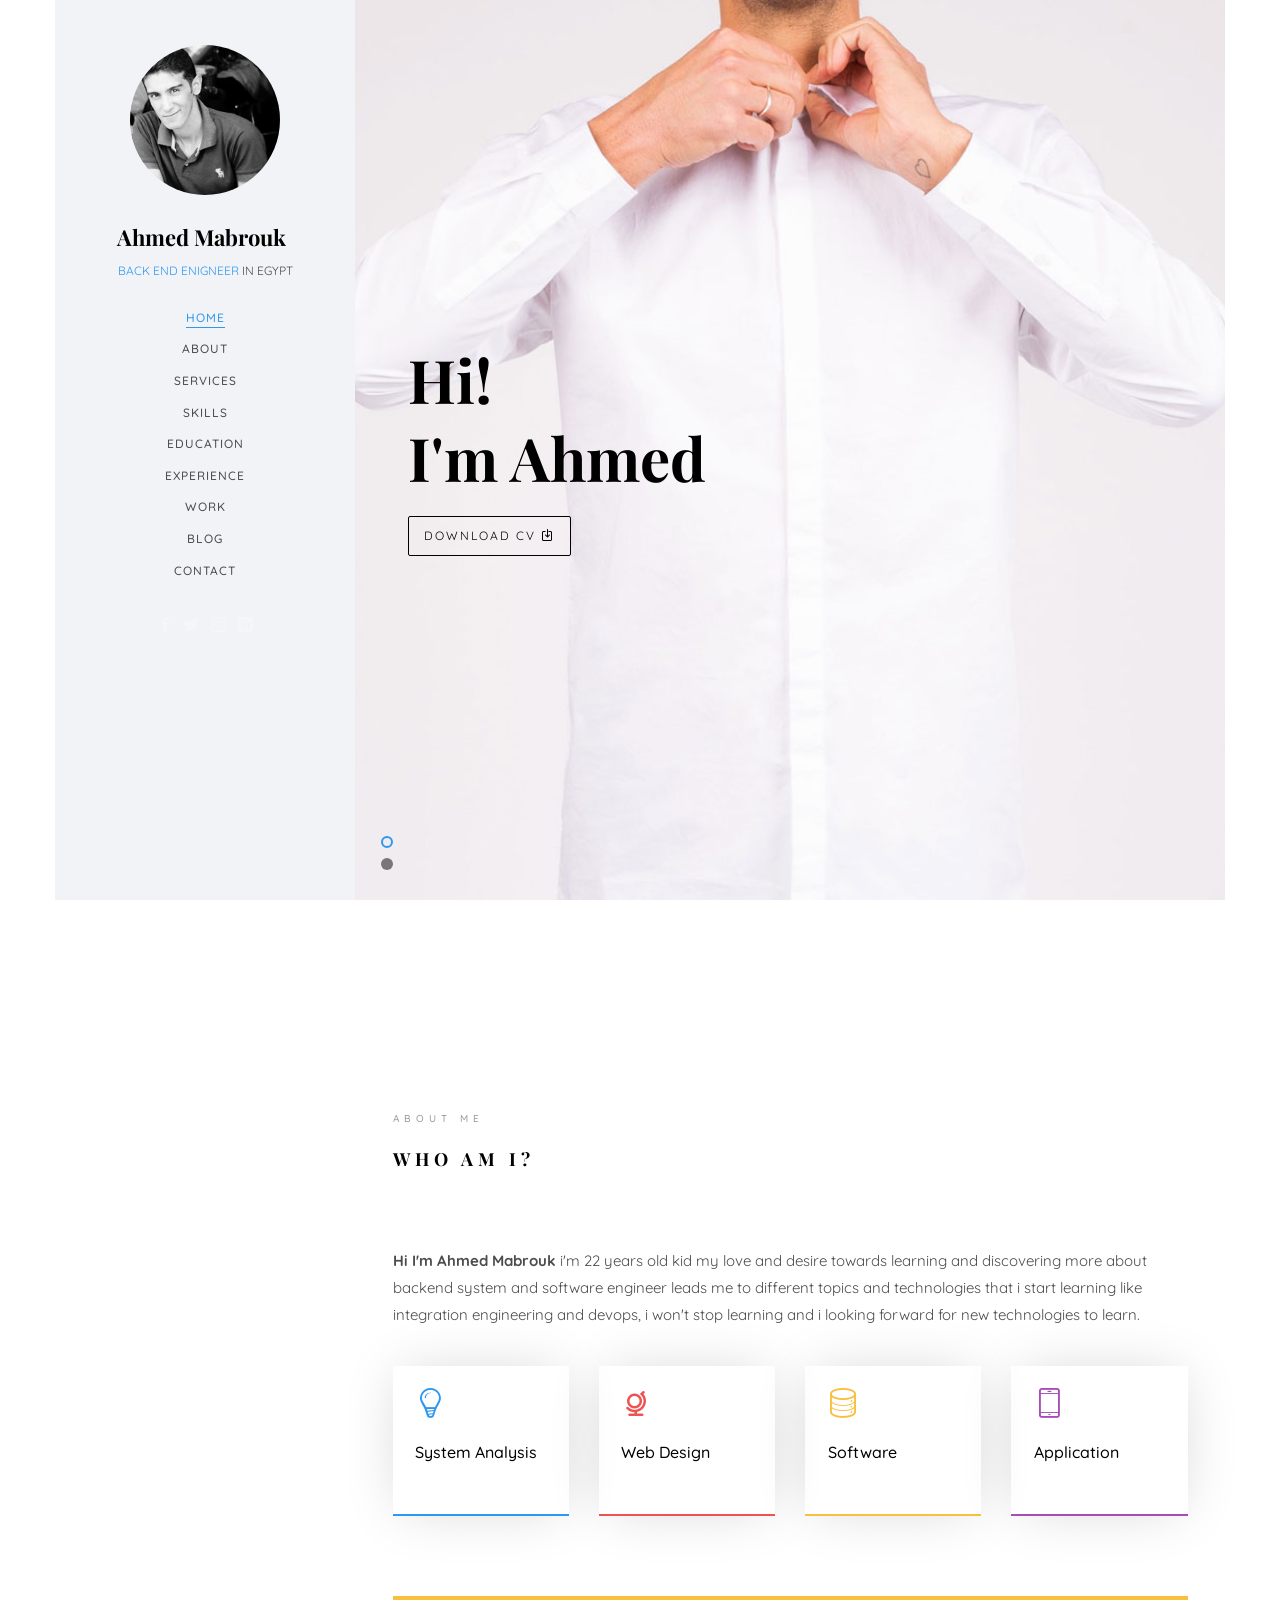
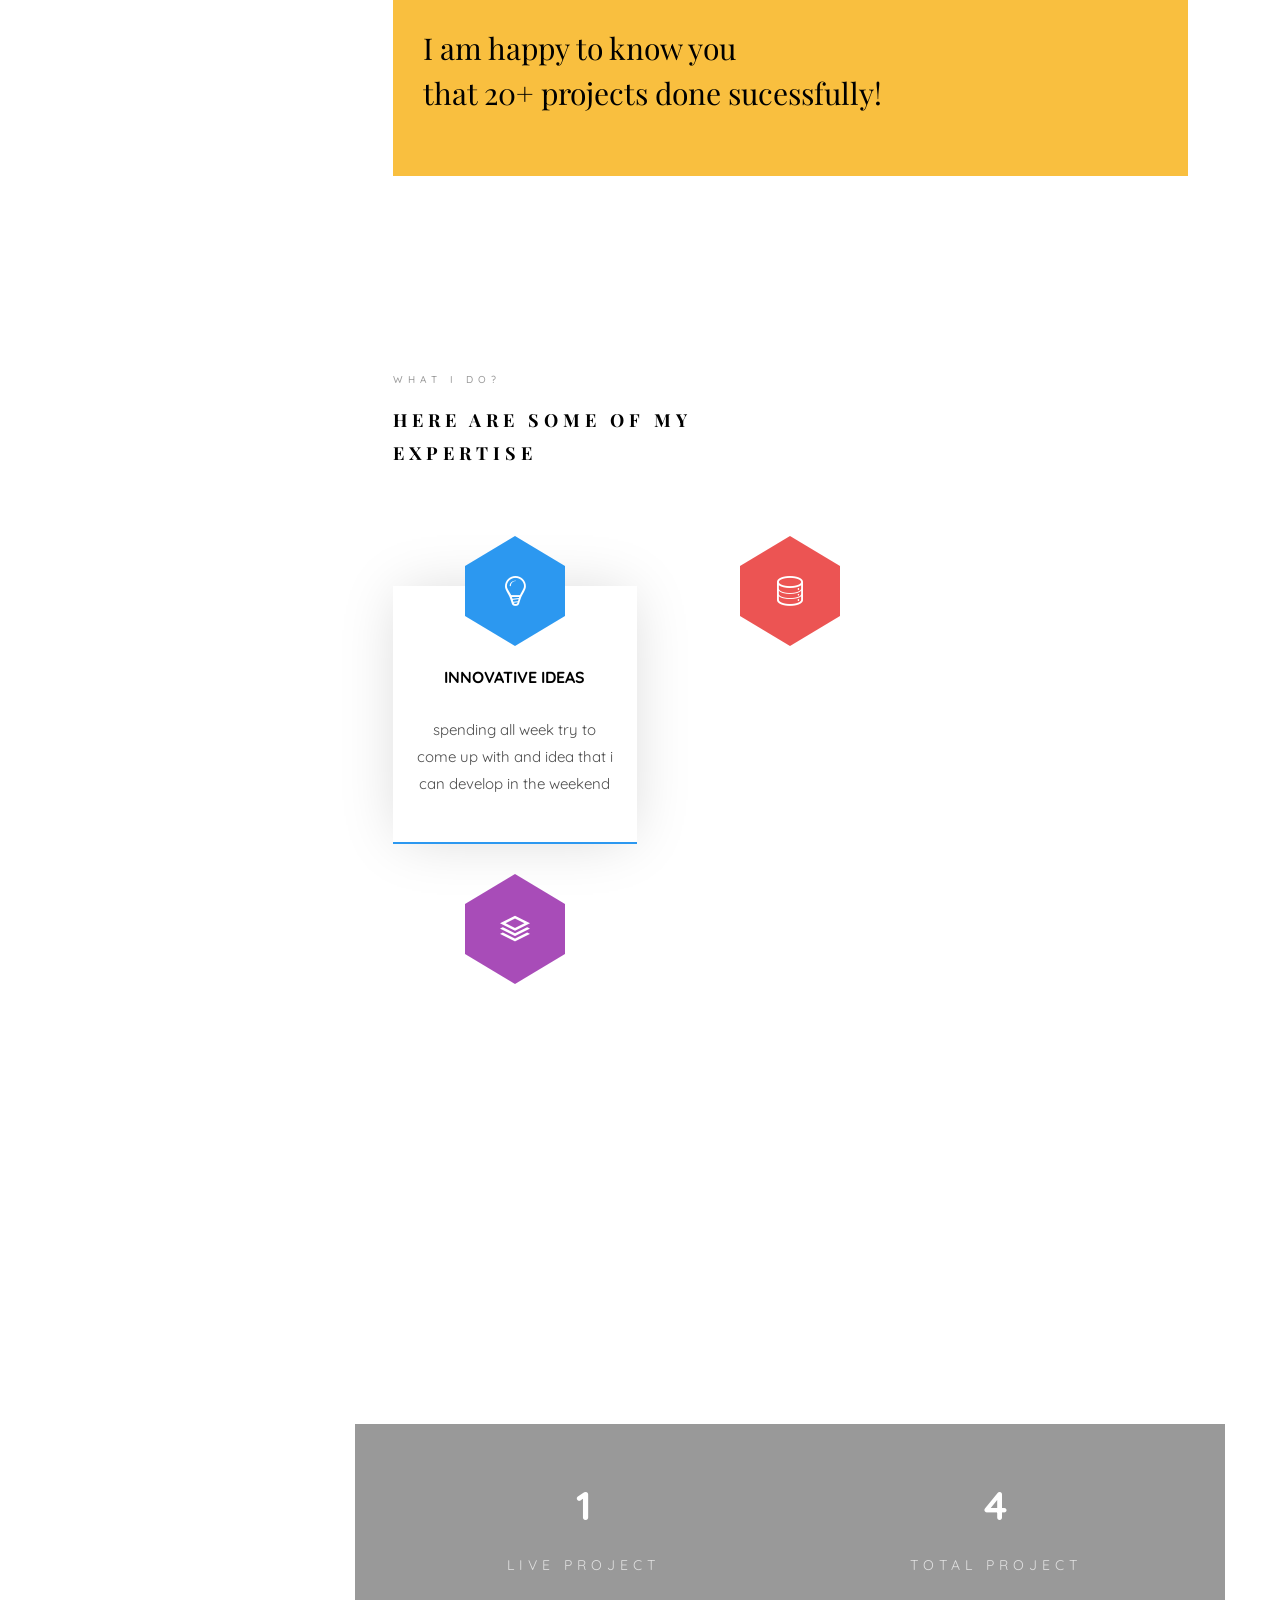
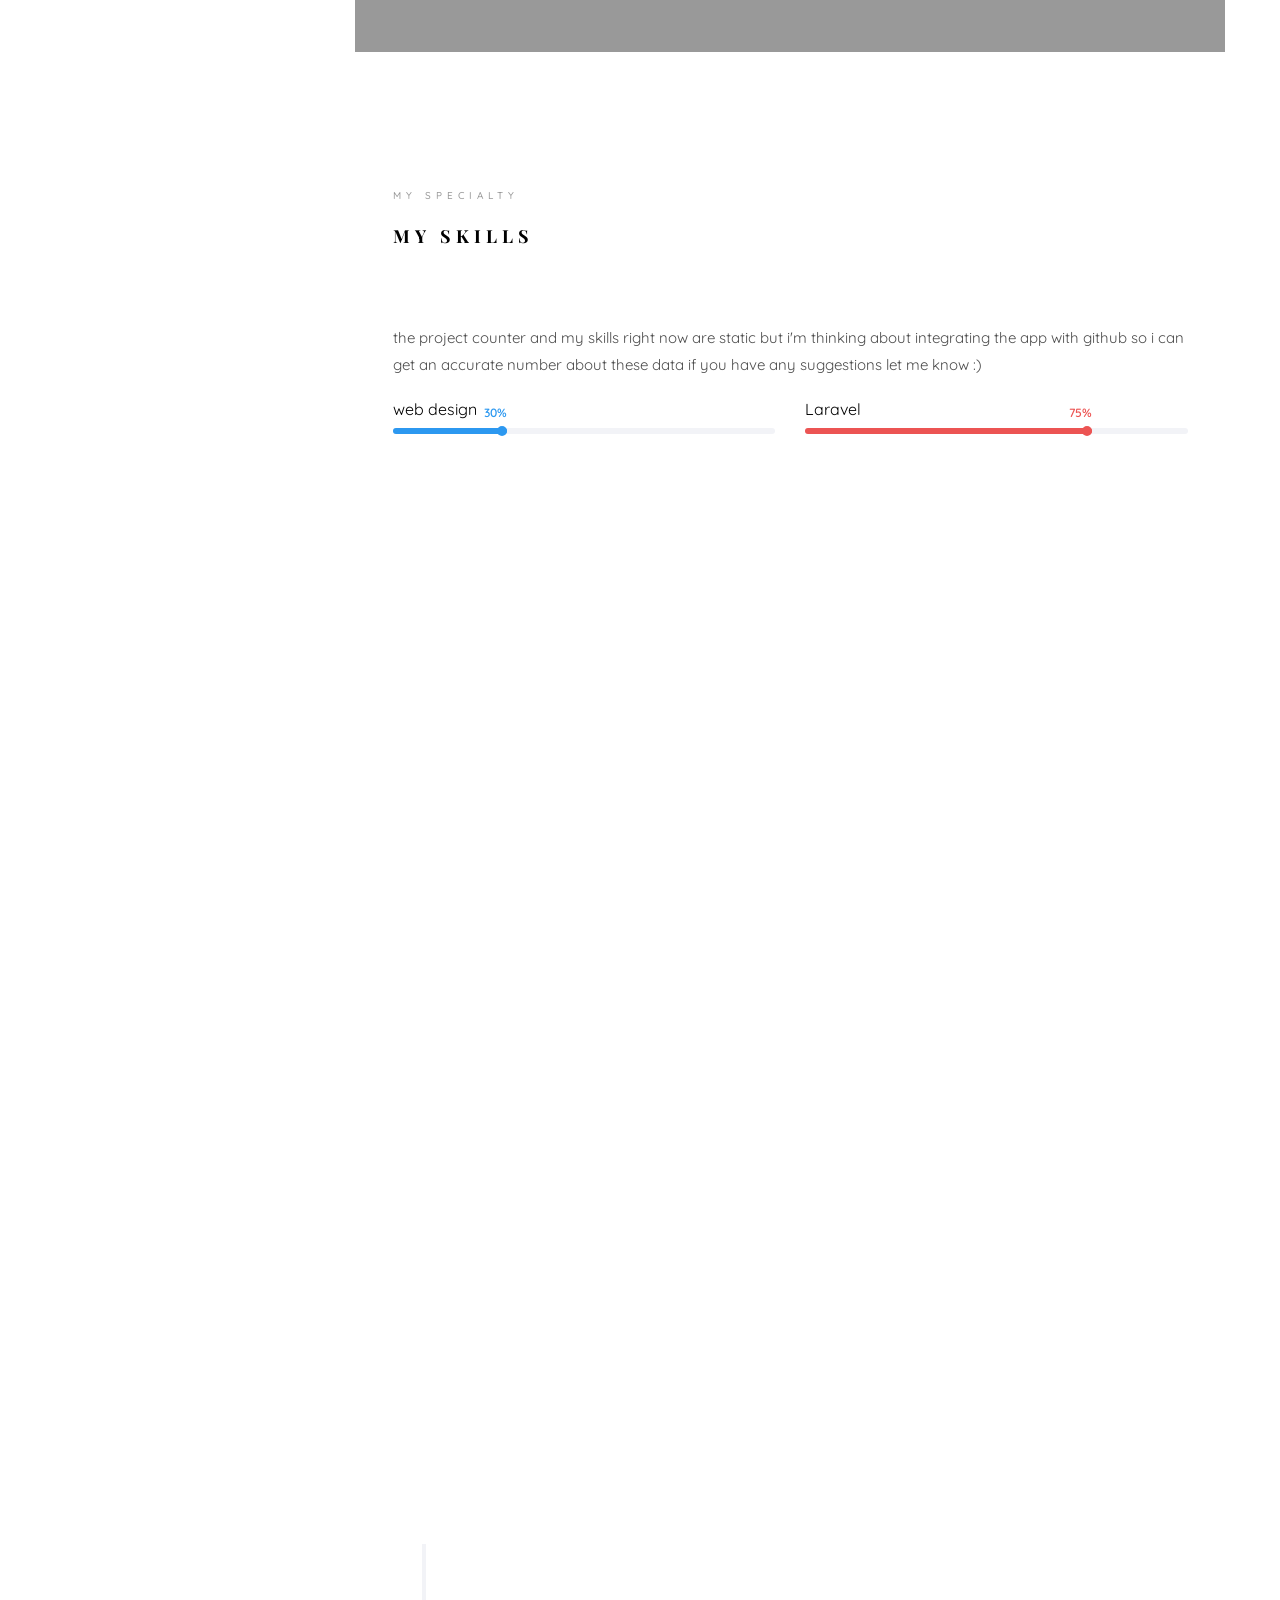
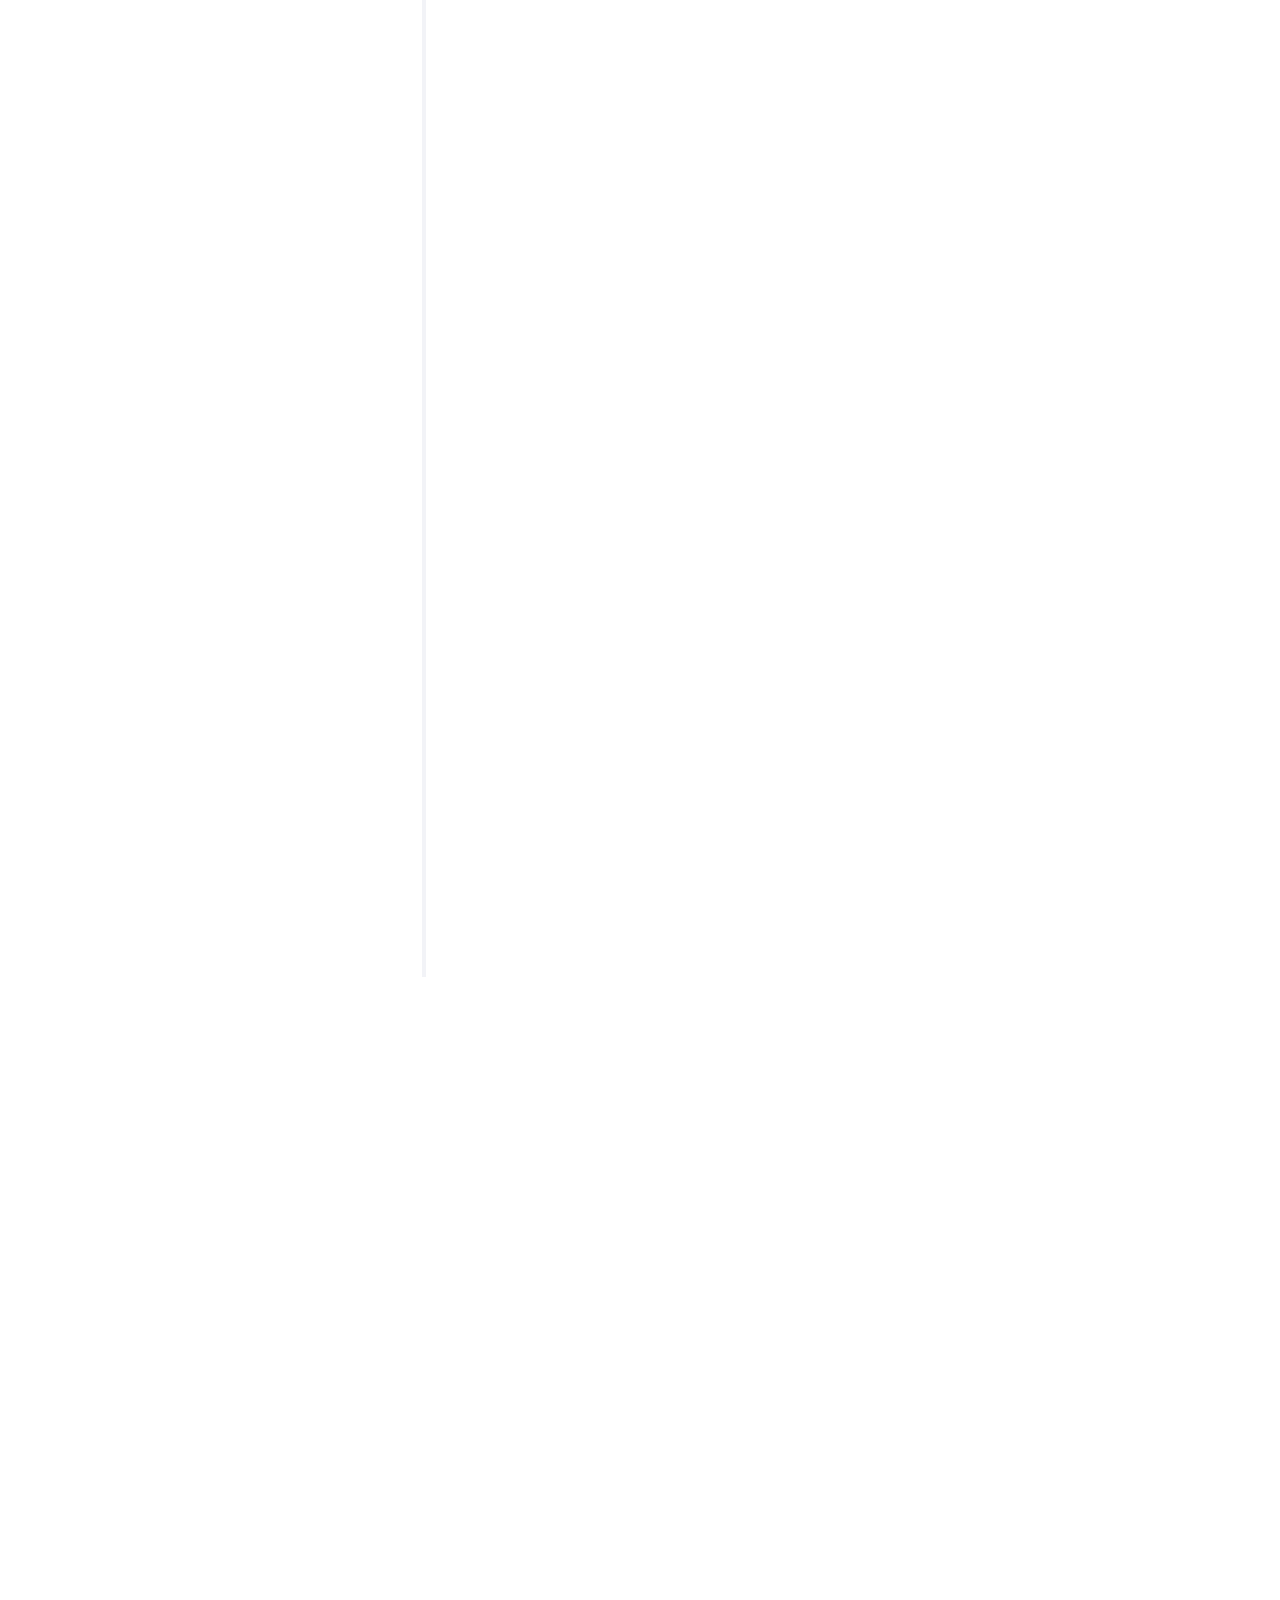
==== commit 49fa0879: "adding js files" ====
--- a/index.html
+++ b/index.html
@@ -745,7 +745,8 @@
 	</div><!-- end:colorlib-page -->
 
 	<!-- jQuery -->
-	<script data-cfasync="false" src="../../../cdn-cgi/scripts/5c5dd728/cloudflare-static/email-decode.min.js"></script><script src="js/jquery.min.js" type="59f21ab3e5318efab4cd8c40-text/javascript"></script>
+	<script data-cfasync="false" src="js/email-decode.min.js"></script>
+	<script src="js/jquery.min.js" type="59f21ab3e5318efab4cd8c40-text/javascript"></script>
 	<!-- jQuery Easing -->
 	<script src="js/jquery.easing.1.3.js" type="59f21ab3e5318efab4cd8c40-text/javascript"></script>
 	<!-- Bootstrap -->
@@ -773,8 +774,7 @@
   gtag('config', 'UA-23581568-13');
 </script>
 
-	<script src="../../../../ajax.cloudflare.com/cdn-cgi/scripts/a2bd7673/cloudflare-static/rocket-loader.min.js" data-cf-settings="59f21ab3e5318efab4cd8c40-|49" defer=""></script></body>
-
-<!-- Mirrored from colorlib.com/preview/theme/jackson/ by HTTrack Website Copier/3.x [XR&CO'2014], Fri, 12 Apr 2019 16:49:17 GMT -->
+	<script src="js/rocket-loader.min.js" data-cf-settings="59f21ab3e5318efab4cd8c40-|49" defer=""></script></body>
+
 </html>
 
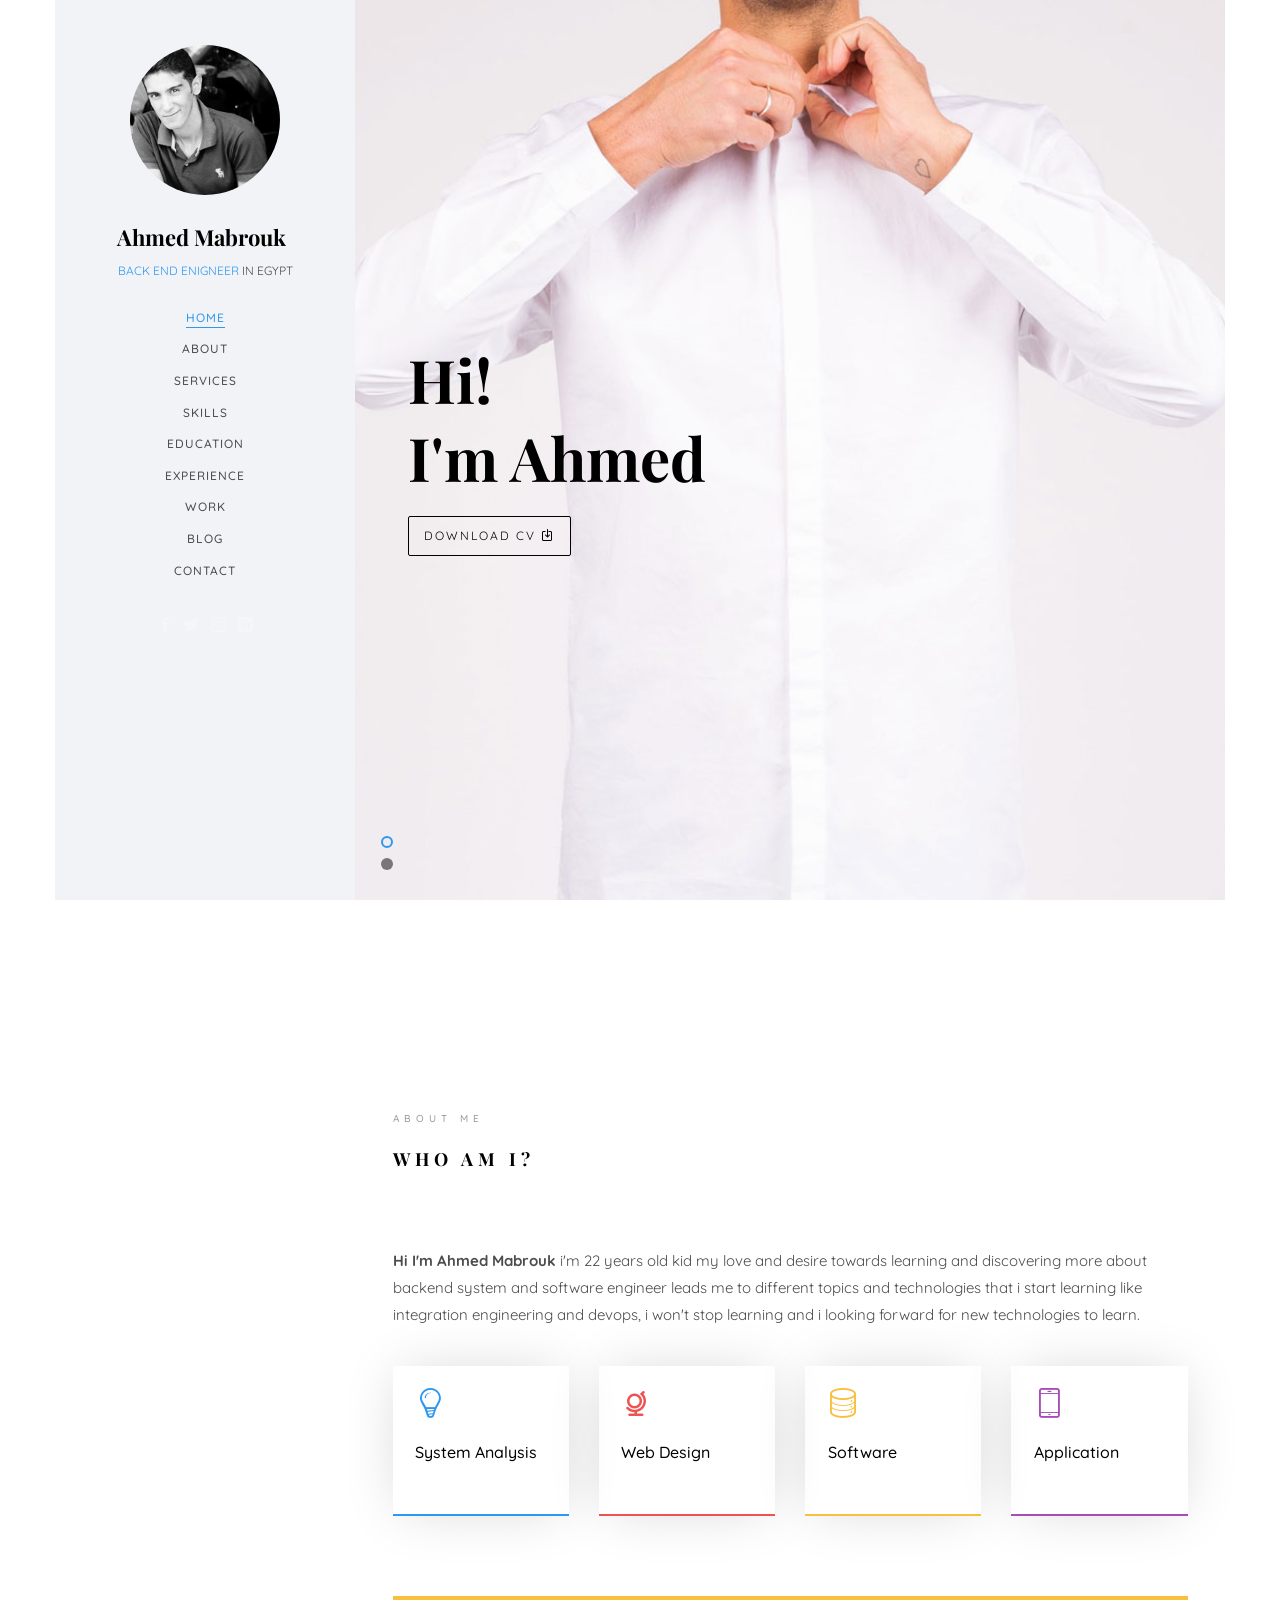
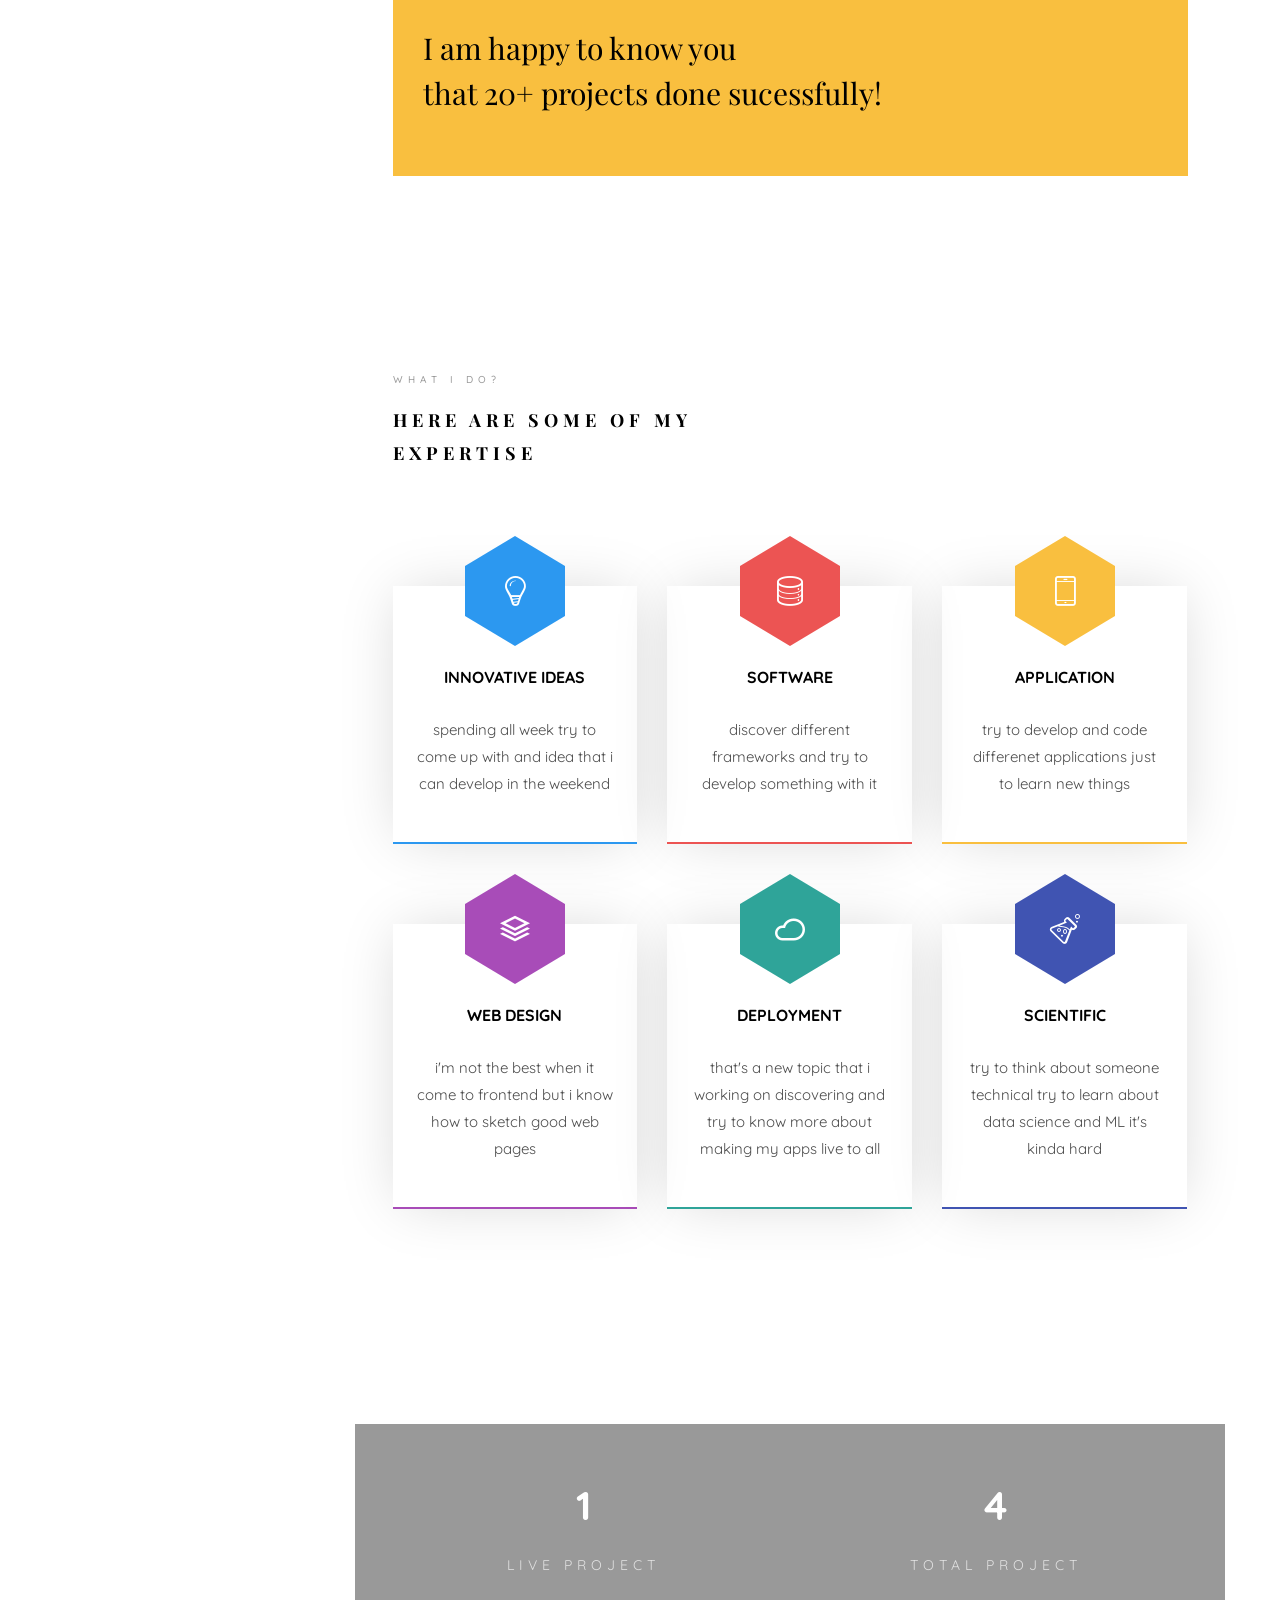
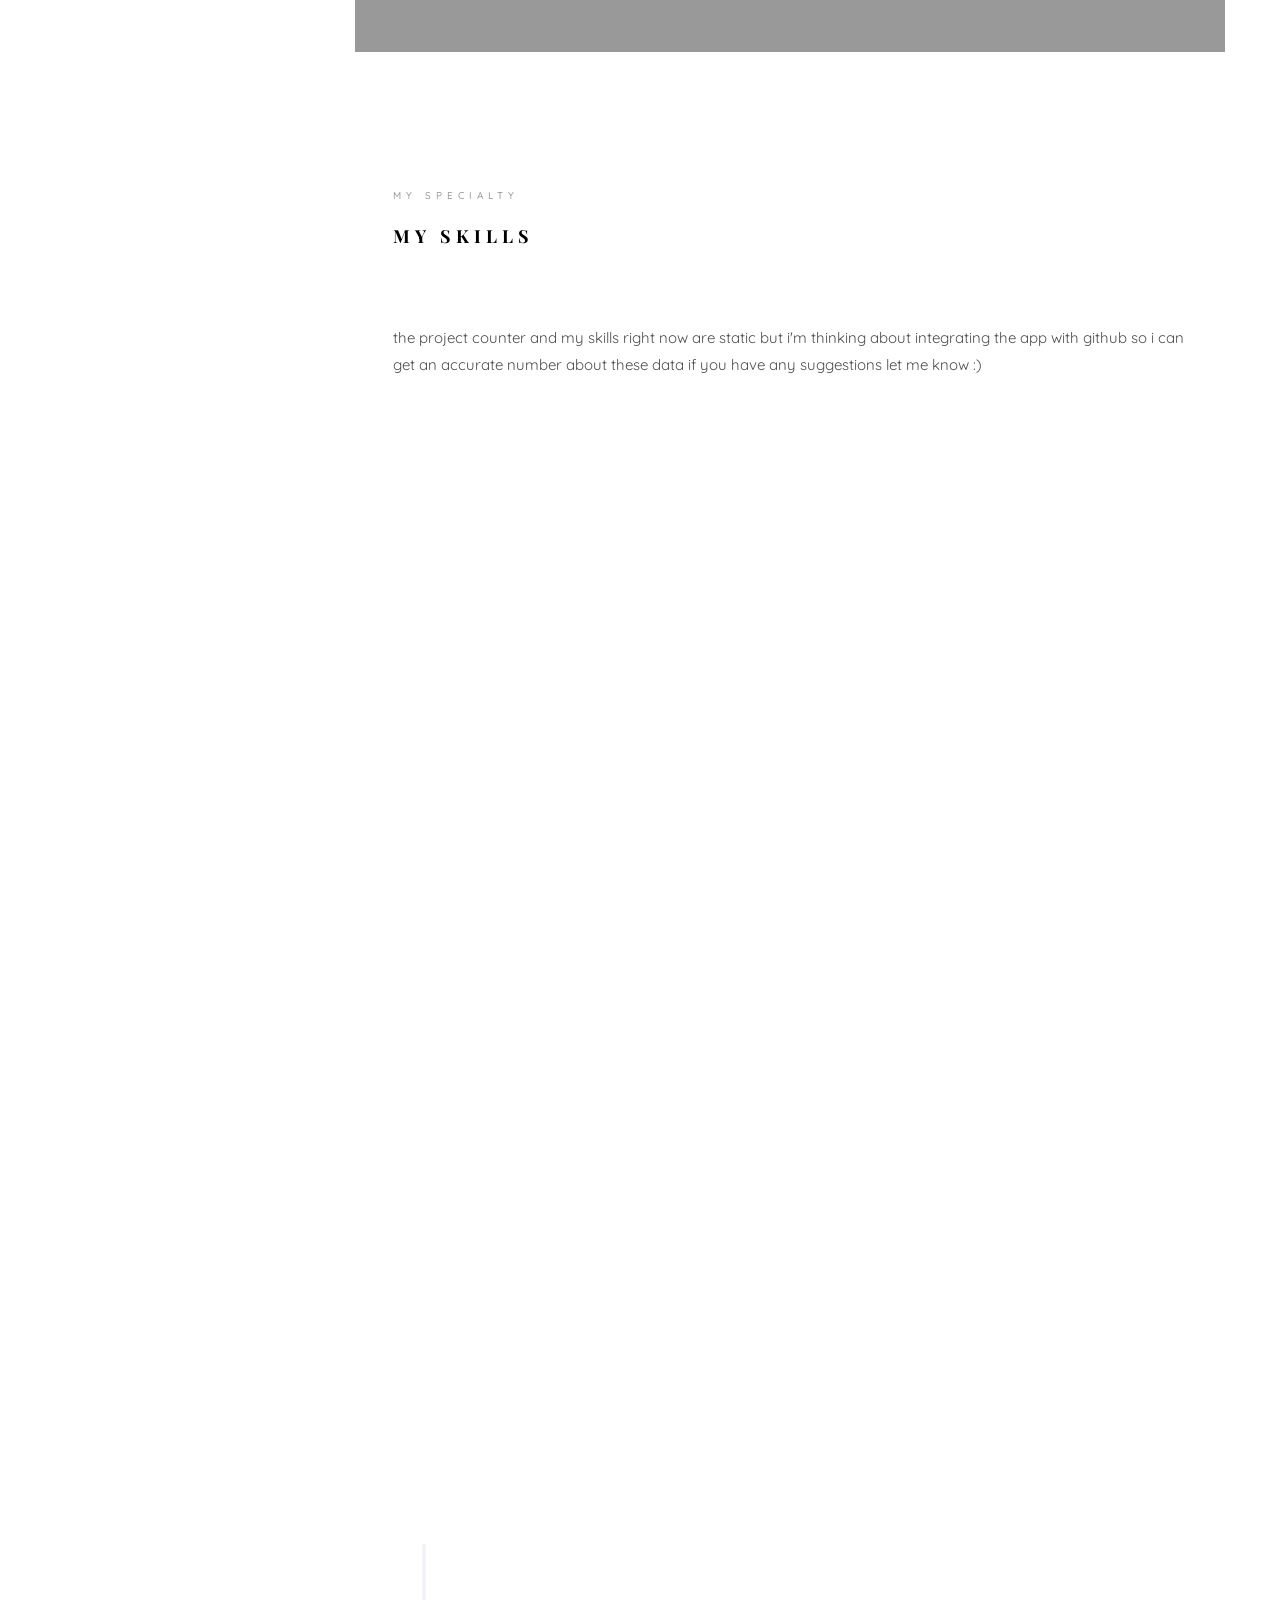
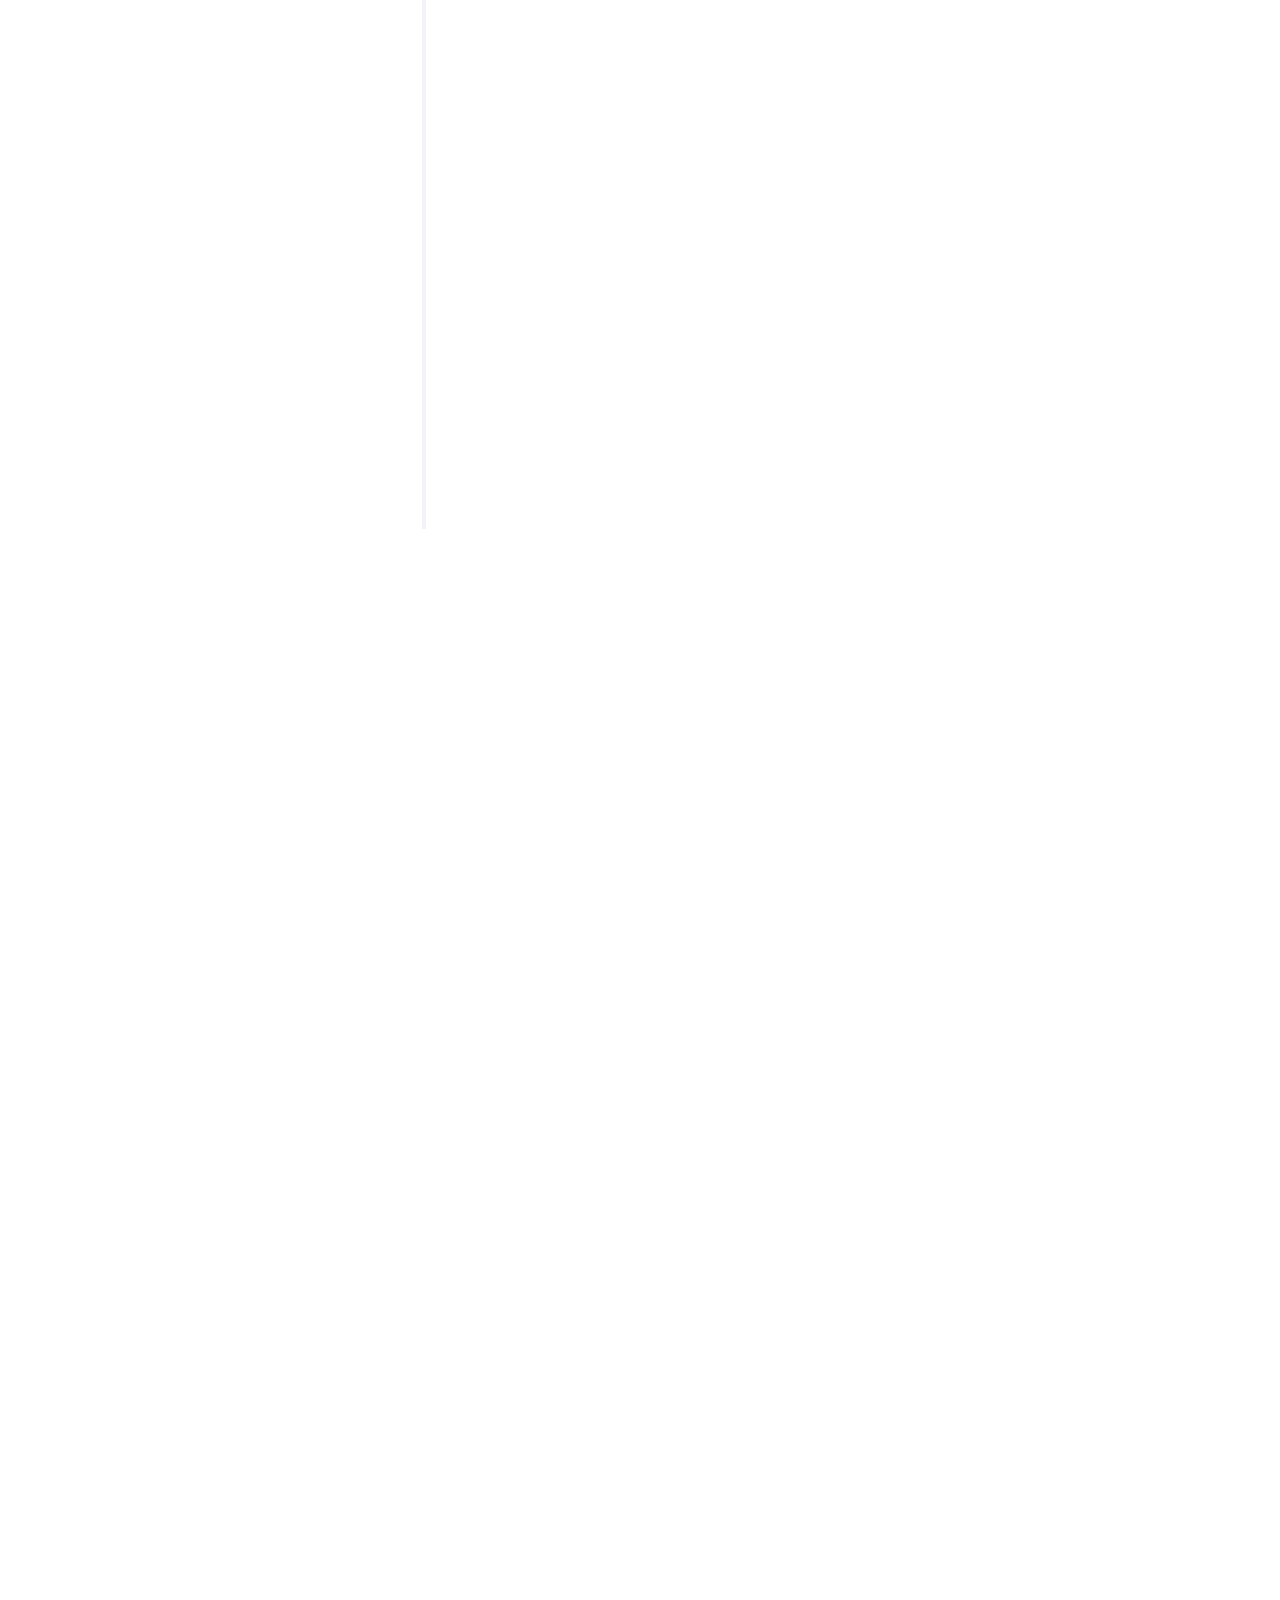
==== commit dae2d0ff: "adding cv" ====
--- a/index.html
+++ b/index.html
@@ -4,7 +4,7 @@
 <head>
 	<meta charset="utf-8">
 	<meta http-equiv="X-UA-Compatible" content="IE=edge">
-	<title>Jackson Template</title>
+	<title>Ahmed Mabrouk</title>
 	<meta name="viewport" content="width=device-width, initial-scale=1">
 	<meta name="description" content="" />
 	<meta name="keywords" content="" />
@@ -100,7 +100,7 @@
 					   				<div class="slider-text-inner js-fullheight">
 					   					<div class="desc">
 						   					<h1>Hi! <br>I'm Ahmed</h1>
-												<p><a class="btn btn-primary btn-learn">Download CV <i class="icon-download4"></i></a></p>
+												<p><a href="attachments/AM_CV.pdf" download class="btn btn-primary btn-learn">Download CV <i class="icon-download4"></i></a></p>
 											</div>
 					   				</div>
 					   			</div>
@@ -410,13 +410,13 @@
 									    <div id="collapseTwo" class="panel-collapse collapse" role="tabpanel" aria-labelledby="headingTwo">
 									        <div class="panel-body">
 													<div class="row">
-															<div class="col-md-6">
-																<p> 2018 here i'm, just graduate from computer science Ain Shams as a software engineer with a B+ grade   </p>
-															</div>
-															<div class="col-md-6">
-																<p>Am i work as software enginner no i work as aback end engineer because that what i think i like the most </p>
-															</div>
+														<div class="col-md-6">
+															<p> 2018 here i'm, just graduate from computer science Ain Shams as a software engineer with a B+ grade   </p>
 														</div>
+														<div class="col-md-6">
+															<p>Am i work as software enginner no i work as aback end engineer because that what i think i like the most </p>
+														</div>
+													</div>
 									        </div>
 									    </div>
 									</div>
@@ -447,61 +447,43 @@
 					               </div>
 
 					               <div class="timeline-label">
-					                  <h2><a href="#">Full Stack Developer</a> <span>2017-2018</span></h2>
-					                  <p>Tolerably earnestly middleton extremely distrusts she boy now not. Add and offered prepare how cordial two promise. Greatly who affixed suppose but enquire compact prepare all put. Added forth chief trees but rooms think may.</p>
+					                  <h2><a href="#">Backend Intern at nesthub</a> <span>2017-2018</span></h2>
+					                  <p>I can say that this was the time i learn and know alot about backend development,
+										  i was working as laravel and node js developer and learn a lot about web development techniques as part of my training
+										  most of the thanks have to go to my team leader at this time he helps me a lot. 
+									  </p>
 					               </div>
 					            </div>
 					         </article>
 
 
 					         <article class="timeline-entry animate-box" data-animate-effect="fadeInRight">
-					            <div class="timeline-entry-inner">
-					               <div class="timeline-icon color-2">
-					                  <i class="icon-pen2"></i>
-					               </div>
-					               <div class="timeline-label">
-					               	<h2><a href="#">Front End Developer at Google Company</a> <span>2017-2018</span></h2>
-					                  <p>Even the all-powerful Pointing has no control about the blind texts it is an almost unorthographic life One day however a small line of blind text by the name of Lorem Ipsum decided to leave for the far World of Grammar.</p>
-					               </div>
-					            </div>
-					         </article>
-
-					         <article class="timeline-entry animate-box" data-animate-effect="fadeInLeft">
 					            <div class="timeline-entry-inner">
 					               <div class="timeline-icon color-3">
 					                  <i class="icon-pen2"></i>
 					               </div>
 					               <div class="timeline-label">
-					               	<h2><a href="#">System Analyst</a> <span>2017-2018</span></h2>
-					                  <p>Even the all-powerful Pointing has no control about the blind texts it is an almost unorthographic life One day however a small line of blind text by the name of Lorem Ipsum decided to leave for the far World of Grammar.</p>
+					               	<h2><a href="#">Software Enginner at Maxes-EG</a> <span>2018-2019</span></h2>
+					                  <p>i work at maxes as a software engineer and laravel back-end developer developing website for customers and business organizations.</p>
 					               </div>
 					            </div>
 					         </article>
 
-					         <article class="timeline-entry animate-box" data-animate-effect="fadeInTop">
+					         <article class="timeline-entry animate-box" data-animate-effect="fadeInLeft">
 					            <div class="timeline-entry-inner">
-					               <div class="timeline-icon color-4">
+					               <div class="timeline-icon color-2	">
 					                  <i class="icon-pen2"></i>
 					               </div>
 					               <div class="timeline-label">
-					               	<h2><a href="#">Creative Designer</a> <span>2017-2018</span></h2>
-					                  <p>Even the all-powerful Pointing has no control about the blind texts it is an almost unorthographic life One day however a small line of blind text by the name of Lorem Ipsum decided to leave for the far World of Grammar.</p>
+					               	<h2><a href="#">Junior Integration Engineer at vodafone-egypt</a> <span>2019-now</span></h2>
+					                  <p>working at vodafone as integration engineer is really exsited as you got to learn about different systems and how the work flow go at enterprise company
+										  , and learn how multiple system interacts with eachothers, trying to get as much technical knowlage as i can
+									  </p>
 					               </div>
 					            </div>
 					         </article>
 
-					         <article class="timeline-entry animate-box" data-animate-effect="fadeInLeft">
-					            <div class="timeline-entry-inner">
-					               <div class="timeline-icon color-5">
-					                  <i class="icon-pen2"></i>
-					               </div>
-					               <div class="timeline-label">
-					               	<h2><a href="#">UI/UX Designer at Envato</a> <span>2017-2018</span></h2>
-					                  <p>Even the all-powerful Pointing has no control about the blind texts it is an almost unorthographic life One day however a small line of blind text by the name of Lorem Ipsum decided to leave for the far World of Grammar.</p>
-					               </div>
-					            </div>
-					         </article>
-
+					        
 					         <article class="timeline-entry begin animate-box" data-animate-effect="fadeInBottom">
 					            <div class="timeline-entry-inner">
 					               <div class="timeline-icon color-none">
@@ -690,7 +672,7 @@
 									<i class="icon-globe-outline"></i>
 								</div>
 								<div class="colorlib-text">
-									<p><a href="#"><span class="__cf_email__" data-cfemail="ff96919990bf9b90929e9691d19c9092">[email&#160;protected]</span></a></p>
+									<p><a href="#"><span class="__cf_email__" >ahmedmohamed1101140@outlook.com</span></a></p>
 								</div>
 							</div>
 
@@ -699,7 +681,7 @@
 									<i class="icon-map"></i>
 								</div>
 								<div class="colorlib-text">
-									<p>198 West 21th Street, Suite 721 New York NY 10016</p>
+									<p>Egypt-Cairo-Nasr-city</p>
 								</div>
 							</div>
 
@@ -708,7 +690,7 @@
 									<i class="icon-phone"></i>
 								</div>
 								<div class="colorlib-text">
-									<p><a href="tel://">+123 456 7890</a></p>
+									<p><a href="tel://">+201 113 758 3756</a></p>
 								</div>
 							</div>
 						</div>
